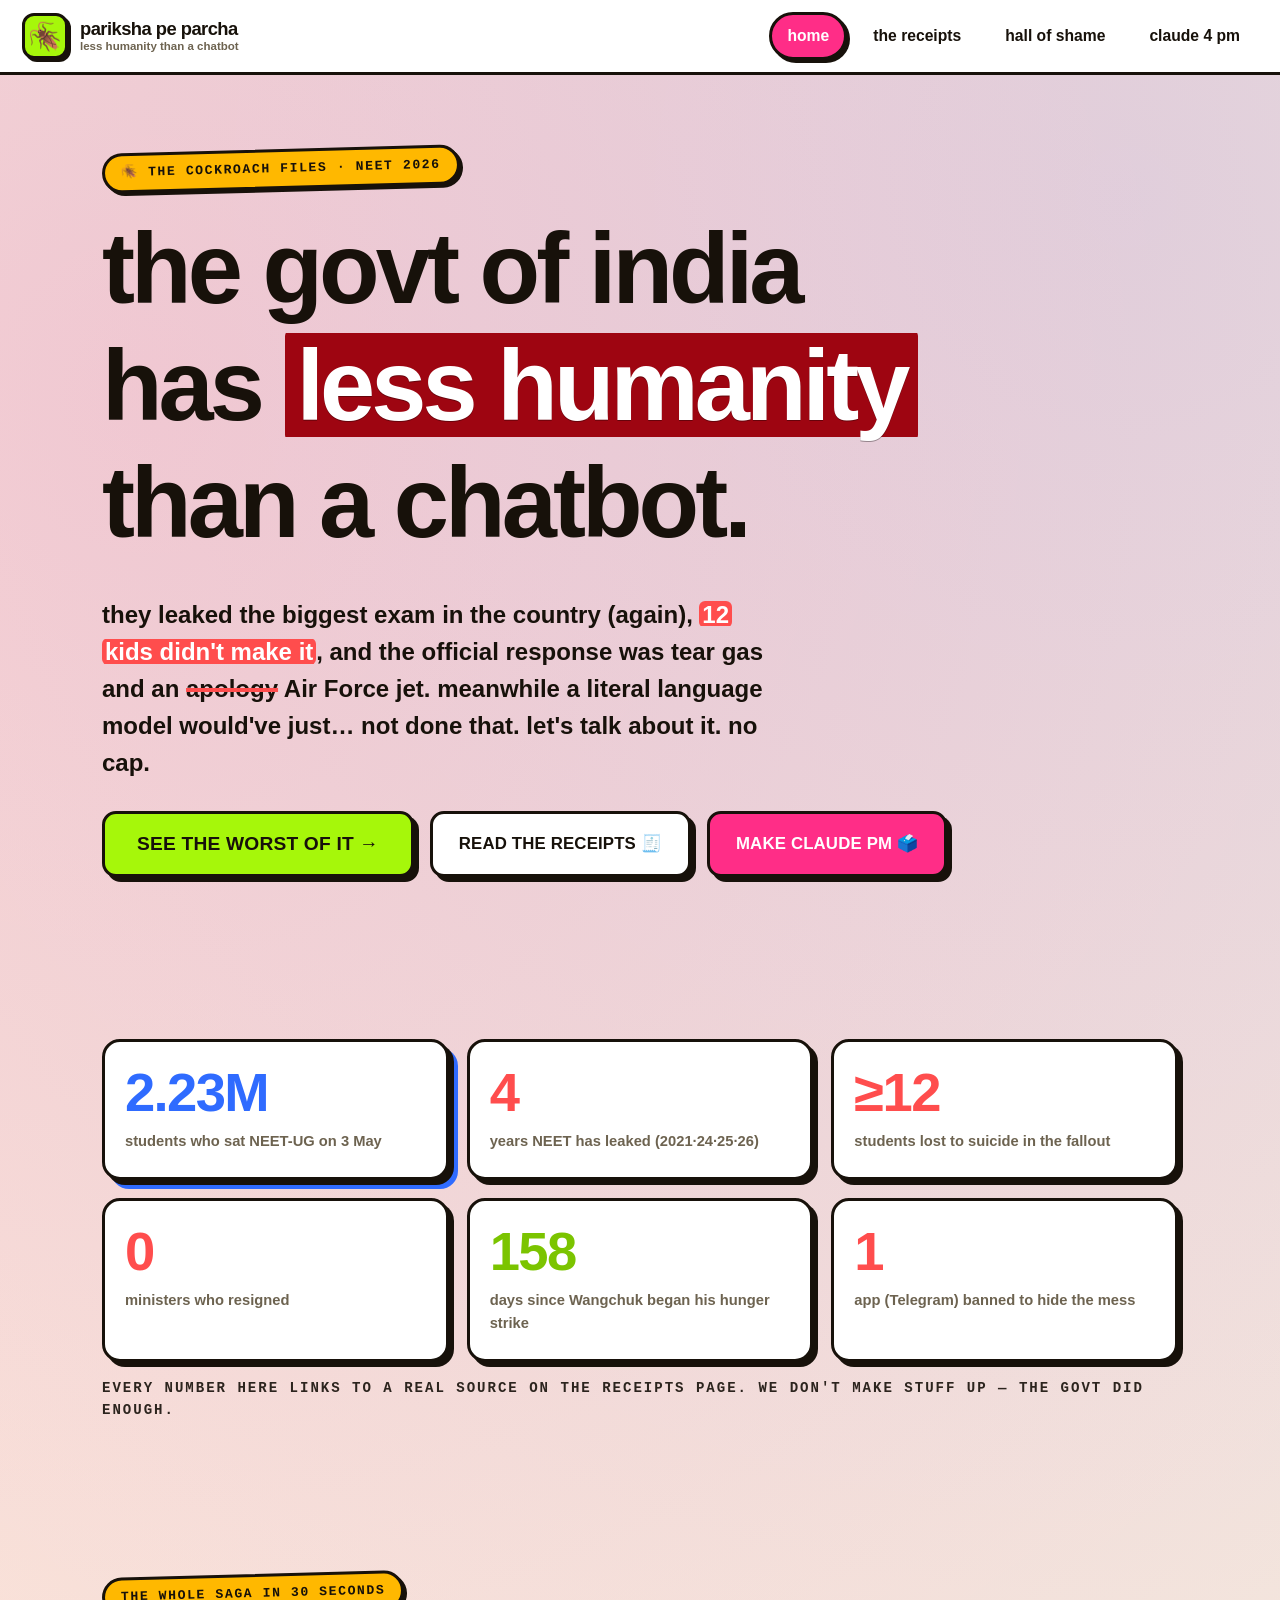
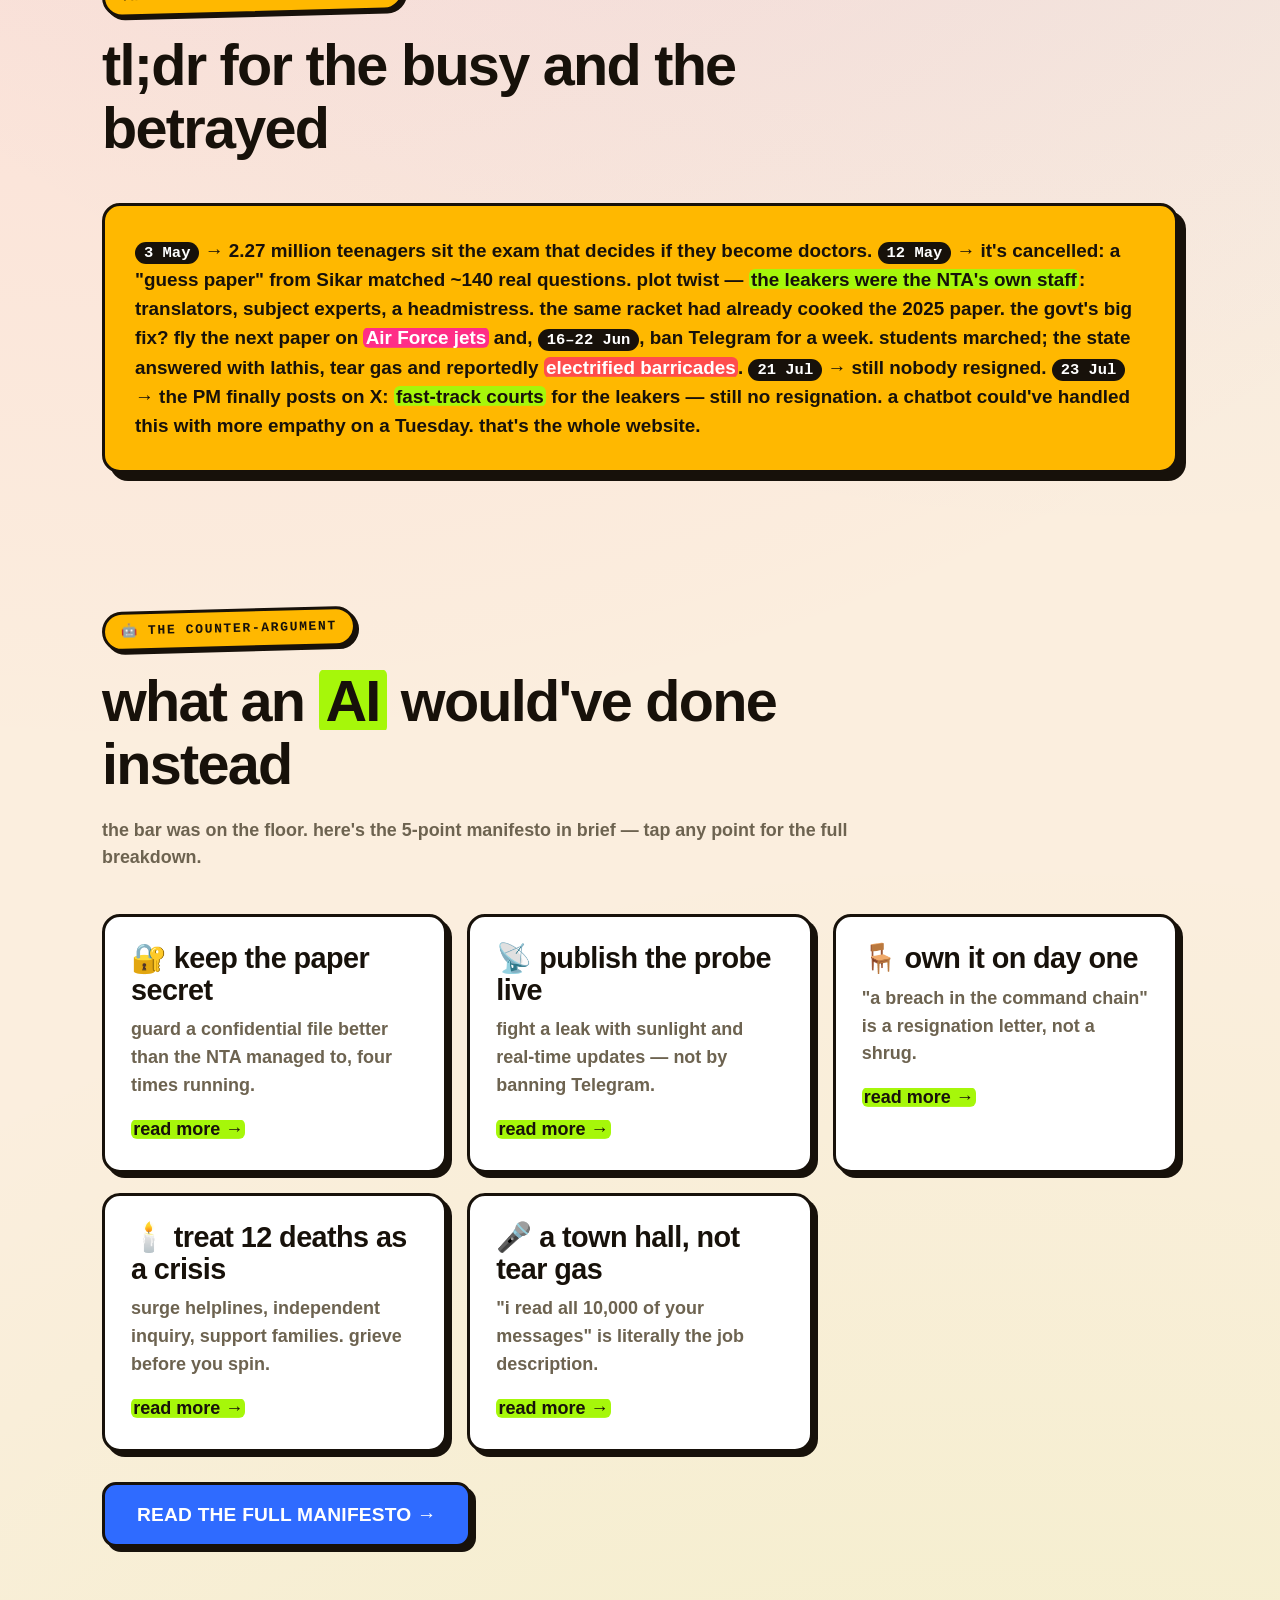
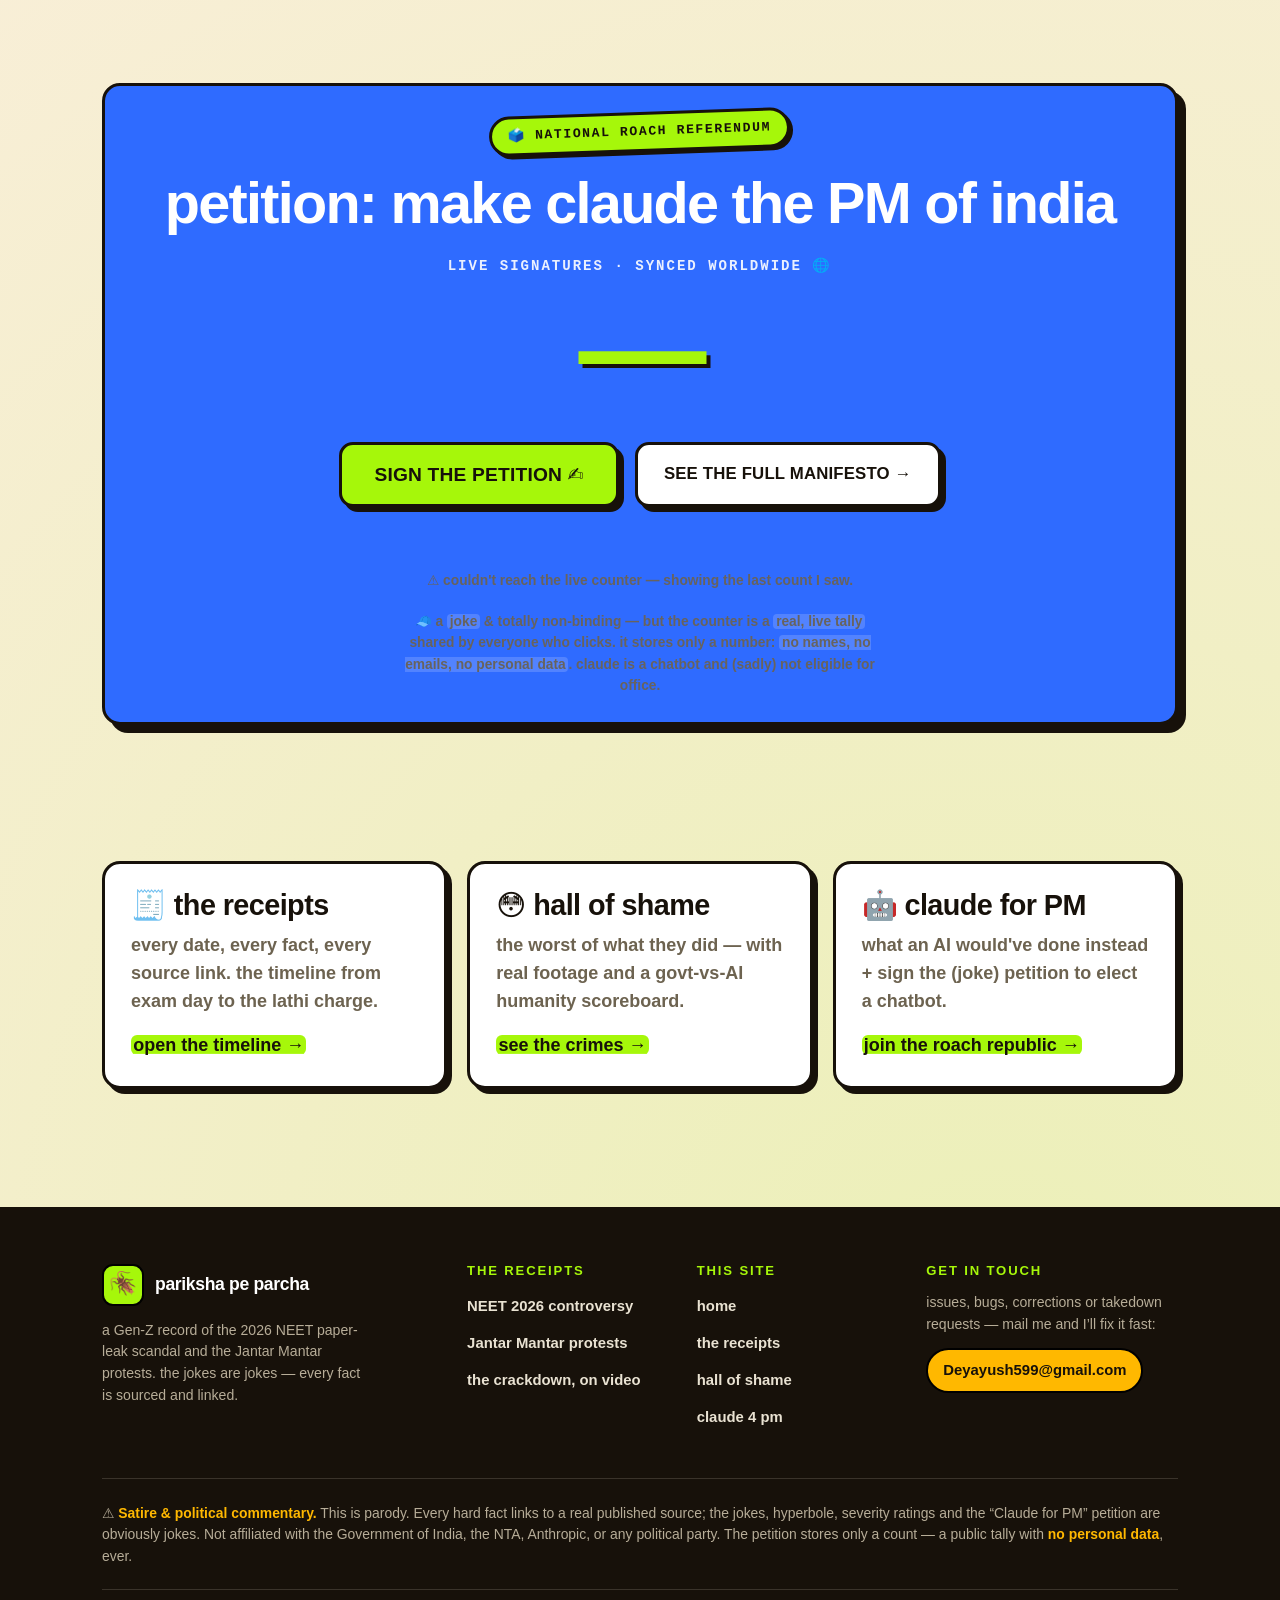
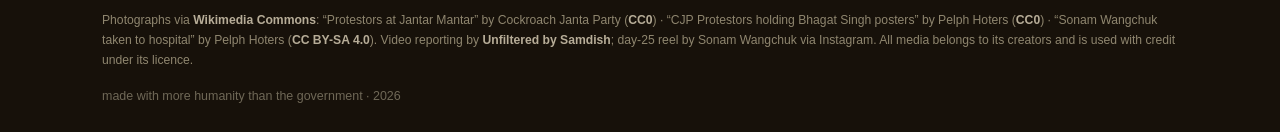
==== index.html @ 16d6891a "replace AI illustrations with real CC-licensed protest photos; rebuild footer - remove all AI-genera" ====
<!DOCTYPE html>
<html lang="en">
<head>
  <meta charset="UTF-8" />
  <meta name="viewport" content="width=device-width, initial-scale=1" />
  <meta http-equiv="Content-Security-Policy" content="default-src 'self'; script-src 'self'; style-src 'self' 'unsafe-inline'; img-src 'self' data: https://i.ytimg.com; frame-src https://www.youtube-nocookie.com https://www.youtube.com; connect-src https://abacus.jasoncameron.dev; font-src 'self'; base-uri 'self'; form-action 'self'; object-src 'none'" />
  <meta name="referrer" content="strict-origin-when-cross-origin" />
  <title>pariksha pe parcha 🪳 — the NEET 2026 roast</title>
  <meta name="description" content="A Gen-Z satire receipt-drop on how the Government of India handled the 2026 NEET paper-leak scandal. Real sources, harsh jokes." />
  <link rel="stylesheet" href="css/style.css" />
  <link rel="icon" href="data:image/svg+xml,<svg xmlns='http://www.w3.org/2000/svg' viewBox='0 0 100 100'><text y='.9em' font-size='90'>🪳</text></svg>" />
</head>
<body>
  <a class="skip" href="#main">skip to content</a>

  <!-- ===== NAV (duplicated across pages) ===== -->
  <header class="nav">
    <a class="brand" href="index.html">
      <span class="roach" data-roach-trigger title="do not click. or do.">🪳</span>
      <span><b>pariksha pe parcha</b><br><small>less humanity than a chatbot</small></span>
    </a>
    <button class="burger" aria-label="Toggle menu" aria-expanded="false" aria-controls="navlinks">
      <span></span><span></span><span></span>
    </button>
    <nav id="navlinks" class="navlinks" aria-label="Primary">
      <a href="index.html" aria-current="page">home</a>
      <a href="timeline.html">the receipts</a>
      <a href="crimes.html">hall of shame</a>
      <a href="claude-pm.html">claude 4 pm</a>
    </nav>
  </header>

  <main id="main">
    <!-- ===== HERO ===== -->
    <section class="hero">
      <div class="wrap">
        <span class="eyebrow">🪳 the cockroach files · NEET 2026</span>
        <h1>the govt of india has <span class="hl-blood">less humanity</span> than a chatbot.</h1>
        <p class="lede">
          they leaked the biggest exam in the country (again), <span class="hl-red">12 kids didn't make it</span>,
          and the official response was tear gas and an <span class="strike">apology</span> Air Force jet.
          meanwhile a literal language model would've just… not done that. let's talk about it. no cap.
        </p>
        <div class="btn-row">
          <a class="btn" href="crimes.html">see the worst of it →</a>
          <a class="btn ghost" href="timeline.html">read the receipts 🧾</a>
          <a class="btn pink" href="claude-pm.html">make claude PM 🗳️</a>
        </div>
      </div>
    </section>

    <!-- ===== STAT COUNTERS ===== -->
    <section aria-label="The numbers">
      <div class="wrap">
        <div class="stats">
          <div class="stat big">
            <div class="num" data-to="2.27" data-decimals="2" data-suffix="M">0</div>
            <div class="lbl">students who sat NEET-UG on 3 May</div>
          </div>
          <div class="stat bad">
            <div class="num" data-to="4">0</div>
            <div class="lbl">years NEET has leaked (2021·24·25·26)</div>
          </div>
          <div class="stat bad">
            <div class="num" data-to="12" data-prefix="≥">0</div>
            <div class="lbl">students lost to suicide in the fallout</div>
          </div>
          <div class="stat bad">
            <div class="num" data-to="0">0</div>
            <div class="lbl">ministers who resigned</div>
          </div>
          <div class="stat big">
            <div class="num" data-since="2026-06-28" data-to="0">0</div>
            <div class="lbl">days since Wangchuk began his hunger strike</div>
          </div>
          <div class="stat bad">
            <div class="num" data-to="1">0</div>
            <div class="lbl">app (Telegram) banned to hide the mess</div>
          </div>
        </div>
        <p class="counter-lbl" style="margin-top:16px">every number here links to a real source on the receipts page. we don't make stuff up — the govt did enough.</p>
      </div>
    </section>

    <!-- ===== TL;DR ===== -->
    <section aria-label="Summary">
      <div class="wrap">
        <div class="section-head">
          <span class="eyebrow">the whole saga in 30 seconds</span>
          <h2>tl;dr for the busy and the betrayed</h2>
        </div>
        <div class="tldr">
          <p>
            <span class="d">3 May</span> → 2.27 million teenagers sit the exam that decides if they become doctors.
            <span class="d">12 May</span> → it's cancelled: a "guess paper" from Sikar matched ~140 real questions.
            plot twist — <b class="hl">the leakers were the NTA's own staff</b>: translators, subject experts, a headmistress.
            the same racket had already cooked the 2025 paper. the govt's big fix? fly the next paper on
            <b class="hl-pink">Air Force jets</b> and, <span class="d">16–22 Jun</span>, ban Telegram for a week.
            students marched; the state answered with lathis, tear gas and reportedly
            <b class="hl-red">electrified barricades</b>. <span class="d">21 Jul</span> → still nobody resigned.
            <span class="d">23 Jul</span> → the PM finally posts on X: <b class="hl">fast-track courts</b> for the leakers — still no resignation.
            a chatbot could've handled this with more empathy on a Tuesday. that's the whole website.
          </p>
        </div>
      </div>
    </section>

    <!-- ===== MANIFESTO INSIGHTS (preview) ===== -->
    <section aria-label="What Claude would have done">
      <div class="wrap">
        <div class="section-head">
          <span class="eyebrow">🤖 the counter-argument</span>
          <h2>what an <span class="hl">AI</span> would've done instead</h2>
          <p>the bar was on the floor. here's the 5-point manifesto in brief — tap any point for the full breakdown.</p>
        </div>
        <div class="grid cols-3">
          <a class="card" href="claude-pm.html">
            <h3>🔐 keep the paper secret</h3>
            <p>guard a confidential file better than the NTA managed to, four times running.</p>
            <span class="hl">read more →</span>
          </a>
          <a class="card" href="claude-pm.html">
            <h3>📡 publish the probe live</h3>
            <p>fight a leak with sunlight and real-time updates — not by banning Telegram.</p>
            <span class="hl">read more →</span>
          </a>
          <a class="card" href="claude-pm.html">
            <h3>🪑 own it on day one</h3>
            <p>"a breach in the command chain" is a resignation letter, not a shrug.</p>
            <span class="hl">read more →</span>
          </a>
          <a class="card" href="claude-pm.html">
            <h3>🕯️ treat 12 deaths as a crisis</h3>
            <p>surge helplines, independent inquiry, support families. grieve before you spin.</p>
            <span class="hl">read more →</span>
          </a>
          <a class="card" href="claude-pm.html">
            <h3>🎤 a town hall, not tear gas</h3>
            <p>"i read all 10,000 of your messages" is literally the job description.</p>
            <span class="hl">read more →</span>
          </a>
        </div>
        <div class="btn-row">
          <a class="btn blue" href="claude-pm.html">read the full manifesto →</a>
        </div>
      </div>
    </section>

    <!-- ===== PETITION (live, homepage) ===== -->
    <section aria-label="Petition">
      <div class="wrap">
        <div class="card petition">
          <span class="eyebrow">🗳️ national roach referendum</span>
          <h2>petition: make claude the PM of india</h2>
          <div class="counter-lbl">live signatures · synced worldwide 🌐</div>
          <div class="counter" id="counter" aria-live="polite">…</div>
          <div class="btn-row" style="justify-content:center">
            <button class="btn" id="sign-btn">sign the petition ✍️</button>
            <a class="btn ghost" href="claude-pm.html">see the full manifesto →</a>
          </div>
          <p class="you-are" id="you-are" aria-live="polite"></p>
          <p id="petition-status" class="joke-note" role="status"></p>
          <p class="joke-note">🧢 a <b>joke</b> &amp; totally non-binding — but the counter is a <b>real, live tally</b> shared by everyone who clicks. it stores only a number: <b>no names, no emails, no personal data</b>. claude is a chatbot and (sadly) not eligible for office.</p>
        </div>
      </div>
    </section>

    <!-- ===== WHERE TO NEXT ===== -->
    <section aria-label="Explore">
      <div class="wrap">
        <div class="grid cols-3">
          <a class="card" href="timeline.html" style="text-decoration:none;color:inherit">
            <h3>🧾 the receipts</h3>
            <p>every date, every fact, every source link. the timeline from exam day to the lathi charge.</p>
            <span class="hl">open the timeline →</span>
          </a>
          <a class="card" href="crimes.html" style="text-decoration:none;color:inherit">
            <h3>😳 hall of shame</h3>
            <p>the worst of what they did — with real footage and a govt-vs-AI humanity scoreboard.</p>
            <span class="hl">see the crimes →</span>
          </a>
          <a class="card" href="claude-pm.html" style="text-decoration:none;color:inherit">
            <h3>🤖 claude for PM</h3>
            <p>what an AI would've done instead + sign the (joke) petition to elect a chatbot.</p>
            <span class="hl">join the roach republic →</span>
          </a>
        </div>
      </div>
    </section>
  </main>

  <!-- ===== FOOTER (duplicated across pages) ===== -->
  <footer class="footer">
    <div class="wrap">
      <div class="foot-grid">
        <div class="foot-col foot-brand">
          <div class="foot-logo"><span class="roach">🪳</span><b>pariksha pe parcha</b></div>
          <p>a Gen-Z record of the 2026 NEET paper-leak scandal and the Jantar Mantar protests. the jokes are jokes — every fact is sourced and linked.</p>
        </div>
        <div class="foot-col">
          <h4>the receipts</h4>
          <ul>
            <li><a href="https://en.wikipedia.org/wiki/2026_NEET_controversy" target="_blank" rel="noopener">NEET 2026 controversy</a></li>
            <li><a href="https://en.wikipedia.org/wiki/2026_Delhi_Jantar_Mantar_protests" target="_blank" rel="noopener">Jantar Mantar protests</a></li>
            <li><a href="https://www.ibtimes.co.uk/indian-police-crackdown-student-protests-neet-ug-paper-leak-1809764" target="_blank" rel="noopener">the crackdown, on video</a></li>
          </ul>
        </div>
        <div class="foot-col">
          <h4>this site</h4>
          <ul>
            <li><a href="index.html">home</a></li>
            <li><a href="timeline.html">the receipts</a></li>
            <li><a href="crimes.html">hall of shame</a></li>
            <li><a href="claude-pm.html">claude 4 pm</a></li>
          </ul>
        </div>
        <div class="foot-col">
          <h4>get in touch</h4>
          <p>issues, bugs, corrections or takedown requests — mail me and I’ll fix it fast:</p>
          <a class="foot-mail" href="mailto:Deyayush599@gmail.com">Deyayush599@gmail.com</a>
        </div>
      </div>

      <p class="disclaimer">
        ⚠️ <b>Satire &amp; political commentary.</b> This is parody. Every hard fact links to a real
        published source; the jokes, hyperbole, severity ratings and the “Claude for PM” petition are
        obviously jokes. Not affiliated with the Government of India, the NTA, Anthropic, or any political
        party. The petition stores only a count — a public tally with <b>no personal data</b>, ever.
      </p>

      <div class="foot-bottom">
        <p class="credits">
          Photographs via <a href="https://commons.wikimedia.org/" target="_blank" rel="noopener">Wikimedia Commons</a>:
          “Protestors at Jantar Mantar” by Cockroach Janta Party (<a href="https://creativecommons.org/publicdomain/zero/1.0/deed.en" target="_blank" rel="noopener">CC0</a>) ·
          “CJP Protestors holding Bhagat Singh posters” by Pelph Hoters (<a href="https://creativecommons.org/publicdomain/zero/1.0/deed.en" target="_blank" rel="noopener">CC0</a>) ·
          “Sonam Wangchuk taken to hospital” by Pelph Hoters (<a href="https://creativecommons.org/licenses/by-sa/4.0" target="_blank" rel="noopener">CC BY-SA 4.0</a>).
          Video reporting by <a href="https://www.youtube.com/@UNFILTEREDbySamdish" target="_blank" rel="noopener">Unfiltered by Samdish</a>;
          day-25 reel by Sonam Wangchuk via Instagram. All media belongs to its creators and is used with credit under its licence.
        </p>
        <p class="madeby">made with more humanity than the government · 2026</p>
      </div>
    </div>
  </footer>

  <script src="js/main.js"></script>
  <script src="js/petition.js"></script>
</body>
</html>
---- css/style.css ----
/* ===========================================================================
   "pariksha pe parcha" — NEO-BRUTALIST POP theme
   Bright, chunky, flashy. Hard offset shadows, thick borders, pressable UX,
   loud color, strict type hierarchy. Mobile-first. No external assets.
   NB: SVG illustrations reference --lime/--pink/--red/--amber — keep them vivid.
   =========================================================================== */

:root {
  /* surfaces */
  --bg:      #fbeede;     /* warm cream canvas */
  --bg-soft: #fff7ea;
  --paper:   #ffffff;     /* card surface */
  --ink:     #17110a;     /* near-black — text + borders */
  --muted:   #6d6350;     /* muted warm grey (page text only) */
  --line:    #17110a;

  /* pop accents (also used inside inline SVGs) */
  --lime:    #a6f70a;
  --lime-dim:#7bc400;
  --pink:    #ff2d87;
  --red:     #ff4d4d;
  --amber:   #ffb800;
  --blue:    #2f6bff;
  --purple:  #8b3dff;
  --cyan:    #00d6bd;
  --blood:   #9e0511;   /* bloodbath red — hero accent for Jantar Mantar */

  /* legacy names kept so nothing references undefined vars */
  --bg-2:    #ffffff;
  --bg-3:    #f3ead6;

  /* brutalist hard shadows */
  --sh-sm: 3px 3px 0 var(--ink);
  --sh:    5px 5px 0 var(--ink);
  --sh-lg: 8px 8px 0 var(--ink);

  --radius: 18px;
  --maxw: 1120px;
  --bw: 3px;                 /* border weight */
  --mono: ui-monospace, "SFMono-Regular", "Cascadia Code", Menlo, Consolas, monospace;
  --sans: "Helvetica Neue", Helvetica, Arial, system-ui, -apple-system, "Segoe UI", Roboto, sans-serif;
  --display: "Arial Black", "Helvetica Neue", Helvetica, Arial, system-ui, sans-serif;
}

* { box-sizing: border-box; }
html { -webkit-text-size-adjust: 100%; scroll-behavior: smooth; }

body {
  margin: 0;
  background: var(--bg);
  color: var(--ink);
  font-family: var(--sans);
  font-size: 18px;
  line-height: 1.55;
  overflow-x: hidden;
  -webkit-font-smoothing: antialiased;
  background-image:
    radial-gradient(circle at 12% 8%, color-mix(in srgb, var(--pink) 16%, transparent), transparent 42%),
    radial-gradient(circle at 88% 4%, color-mix(in srgb, var(--blue) 14%, transparent), transparent 40%),
    radial-gradient(circle at 78% 92%, color-mix(in srgb, var(--lime) 18%, transparent), transparent 45%);
}

img, svg { max-width: 100%; height: auto; }
a { color: var(--ink); text-decoration: none; font-weight: 700; }
a:hover { text-decoration: underline; text-decoration-thickness: 3px; }
:focus-visible { outline: 4px solid var(--blue); outline-offset: 3px; border-radius: 6px; }

.wrap { width: 100%; max-width: var(--maxw); margin-inline: auto; padding-inline: 22px; }

.skip { position: absolute; left: -999px; top: 0; z-index: 1000; background: var(--ink); color: #fff; padding: 12px 18px; font-weight: 900; border-radius: 0 0 12px 0; }
.skip:focus { left: 0; top: 0; }

/* ---------- TYPE HIERARCHY -------------------------------------------- */
h1, h2, h3, h4 { font-family: var(--display); line-height: 1.1; letter-spacing: -0.02em; margin: 0 0 .35em; text-transform: none; }
h1 { font-size: clamp(2.9rem, 9.5vw, 6.2rem); font-weight: 900; letter-spacing: -0.04em; }
h2 { font-size: clamp(2rem, 5.5vw, 3.6rem); font-weight: 900; letter-spacing: -0.03em; }
h3 { font-size: clamp(1.3rem, 3.2vw, 1.8rem); font-weight: 900; }
p  { margin: 0 0 1rem; }

.eyebrow {
  display: inline-block; font-family: var(--mono); font-size: .82rem; font-weight: 700;
  text-transform: uppercase; letter-spacing: .12em; color: var(--ink);
  background: var(--amber); border: var(--bw) solid var(--ink); border-radius: 999px;
  padding: 7px 16px; margin-bottom: 20px; box-shadow: var(--sh-sm); transform: rotate(-1.5deg);
}

/* highlighter-marker accents — background bounded to ~text height so it never
   bleeds onto the lines above/below, even with tight heading line-heights */
.hl, .hl-pink, .hl-red, .hl-blood {
  color: var(--ink); font-weight: 900; padding: 0 .12em; border-radius: 6px;
  background-repeat: no-repeat; background-position: 0 50%; background-size: 100% 1.05em;
  box-decoration-break: clone; -webkit-box-decoration-break: clone;
}
.hl { background-image: linear-gradient(var(--lime), var(--lime)); }
.hl-pink { background-image: linear-gradient(var(--pink), var(--pink)); color: #fff; }
.hl-red { background-image: linear-gradient(var(--red), var(--red)); color: #fff; }
.hl-blood { background-image: linear-gradient(var(--blood), var(--blood)); color: #fff; text-shadow: 0 1px 0 rgba(0,0,0,.35); }
.strike { text-decoration: line-through; text-decoration-color: var(--red); text-decoration-thickness: 4px; }

/* ---------- NAV ------------------------------------------------------- */
.nav {
  position: sticky; top: 0; z-index: 100;
  display: flex; align-items: center; justify-content: space-between; gap: 14px;
  padding: 12px 22px; background: var(--paper); border-bottom: var(--bw) solid var(--ink);
}
.brand { display: flex; align-items: center; gap: 12px; color: var(--ink); line-height: 1; }
.brand:hover { text-decoration: none; }
.brand .roach {
  font-size: 1.7rem; display: inline-grid; place-items: center; width: 46px; height: 46px;
  background: var(--lime); border: var(--bw) solid var(--ink); border-radius: 12px;
  box-shadow: var(--sh-sm); cursor: pointer; transition: transform .12s;
}
.brand .roach:hover { transform: rotate(-8deg) scale(1.08); }
.brand b { font-family: var(--display); font-size: 1.15rem; font-weight: 900; letter-spacing: -0.03em; }
.brand small { display: block; font-size: .72rem; color: var(--muted); font-weight: 700; margin-top: 2px; }

.navlinks { display: flex; gap: 8px; align-items: center; }
.navlinks a {
  color: var(--ink); font-weight: 800; font-size: .98rem; padding: 9px 15px; border-radius: 999px;
  border: var(--bw) solid transparent; transition: transform .1s;
}
.navlinks a:hover { text-decoration: none; border-color: var(--ink); background: var(--bg-soft); transform: translateY(-2px); }
.navlinks a[aria-current="page"] { background: var(--pink); color: #fff; border-color: var(--ink); box-shadow: var(--sh-sm); }

.burger {
  display: none; width: 50px; height: 50px; border: var(--bw) solid var(--ink); border-radius: 12px;
  background: var(--amber); cursor: pointer; padding: 0; flex-direction: column; gap: 5px;
  align-items: center; justify-content: center; box-shadow: var(--sh-sm);
}
.burger span { display: block; width: 24px; height: 3px; background: var(--ink); border-radius: 2px; }

@media (max-width: 820px) {
  .burger { display: flex; }
  .navlinks {
    position: fixed; inset: 76px 12px auto 12px; flex-direction: column; gap: 10px; align-items: stretch;
    background: var(--paper); border: var(--bw) solid var(--ink); border-radius: var(--radius);
    box-shadow: var(--sh-lg); padding: 12px; max-height: 0; overflow: hidden; opacity: 0;
    transition: max-height .28s ease, opacity .2s ease, padding .2s ease; padding-block: 0;
  }
  .navlinks.open { max-height: 380px; opacity: 1; padding-block: 12px; }
  .navlinks a { padding: 14px 18px; border: var(--bw) solid var(--ink); background: var(--bg-soft); text-align: center; }
  .navlinks a[aria-current="page"] { background: var(--pink); color: #fff; }
}

/* ---------- BUTTONS (chunky, pressable, sized by hierarchy) ----------- */
.btn {
  display: inline-flex; align-items: center; gap: 10px; cursor: pointer;
  font-family: var(--sans); font-weight: 900; font-size: 1.05rem; line-height: 1;
  padding: 17px 26px; border-radius: 14px; border: var(--bw) solid var(--ink);
  background: var(--lime); color: var(--ink); text-decoration: none;
  box-shadow: var(--sh); transition: transform .1s ease, box-shadow .1s ease, background .2s;
  min-height: 54px; text-transform: uppercase; letter-spacing: .01em;
}
.btn:hover { text-decoration: none; transform: translate(-2px, -2px); box-shadow: var(--sh-lg); }
.btn:active { transform: translate(3px, 3px); box-shadow: var(--sh-sm); }
.btn.ghost { background: var(--paper); }
.btn.pink  { background: var(--pink); color: #fff; }
.btn.blue  { background: var(--blue); color: #fff; }
.btn:disabled { opacity: .55; cursor: default; transform: none; box-shadow: var(--sh-sm); }

.btn-row { display: flex; flex-wrap: wrap; gap: 16px; margin-top: 30px; align-items: stretch; }
/* size hierarchy: the first CTA in a row is the loud primary */
.btn-row .btn:first-child { font-size: 1.2rem; padding: 20px 32px; min-height: 62px; }

/* ---------- SECTIONS -------------------------------------------------- */
section { padding: 68px 0; position: relative; }
.section-head { max-width: 780px; margin-bottom: 42px; }
.section-head p { color: var(--muted); font-size: 1.12rem; font-weight: 600; }

/* ---------- HERO ------------------------------------------------------ */
.hero { padding: 74px 0 46px; }
.hero h1 { text-wrap: balance; line-height: 1.18; }
.hero .lede { font-size: clamp(1.1rem, 2.6vw, 1.5rem); color: var(--ink); max-width: 680px; margin-top: 12px; font-weight: 600; }
.tm { font-size: .5em; vertical-align: super; color: var(--muted); }

/* ---------- STAT COUNTERS (each a colored sticker) -------------------- */
.stats { display: grid; grid-template-columns: repeat(3, 1fr); gap: 18px; margin-top: 48px; }
.stat {
  background: var(--paper); border: var(--bw) solid var(--ink); border-radius: var(--radius);
  padding: 24px 20px; box-shadow: var(--sh); transition: transform .12s, box-shadow .12s;
}
.stat:hover { transform: translate(-3px, -3px); box-shadow: var(--sh-lg); }
.stat .num { font-family: var(--display); font-size: clamp(2.2rem, 6.5vw, 3.4rem); font-weight: 900; line-height: 1; font-variant-numeric: tabular-nums; letter-spacing: -0.03em; }
.stat .lbl { color: var(--muted); font-size: .92rem; margin-top: 10px; font-weight: 700; }
.stats .stat:nth-child(1) { box-shadow: var(--sh), 9px 9px 0 var(--blue); }
.stats .stat:nth-child(1) .num { color: var(--blue); }
.stats .stat:nth-child(2) .num,
.stats .stat:nth-child(3) .num,
.stats .stat:nth-child(4) .num,
.stats .stat:nth-child(6) .num { color: var(--red); }
.stats .stat:nth-child(5) .num { color: var(--lime-dim); }
@media (max-width: 640px) { .stats { grid-template-columns: repeat(2, 1fr); } }

/* ---------- CARD GRIDS ------------------------------------------------ */
.grid { display: grid; gap: 20px; }
.grid.cols-2 { grid-template-columns: repeat(2, 1fr); }
.grid.cols-3 { grid-template-columns: repeat(3, 1fr); }
@media (max-width: 820px) { .grid.cols-2, .grid.cols-3 { grid-template-columns: 1fr; } }

.card {
  background: var(--paper); border: var(--bw) solid var(--ink); border-radius: var(--radius);
  padding: 26px; box-shadow: var(--sh); transition: transform .12s, box-shadow .12s;
}
a.card, .card[href] { display: block; }
.card:hover { transform: translate(-3px, -3px); box-shadow: var(--sh-lg); }
.card h3 { margin-bottom: 10px; }
.card p { color: var(--muted); font-weight: 600; }

.tldr {
  background: var(--amber); border: var(--bw) solid var(--ink); border-radius: var(--radius);
  padding: 30px; box-shadow: var(--sh-lg);
}
.tldr p { margin: 0; font-size: 1.18rem; font-weight: 700; color: var(--ink); }
.tldr b:not([class]) { background: #fff; padding: 0 .15em; border-radius: 4px; }
/* date chips inside the tl;dr so the timeline reads clearly */
.tldr .d { font-family: var(--mono); font-weight: 800; background: var(--ink); color: #fff; padding: 2px 9px; border-radius: 999px; white-space: nowrap; font-size: .82em; }

/* ---------- CRIME CARDS ----------------------------------------------- */
.crime {
  position: relative; background: var(--paper); border: var(--bw) solid var(--ink);
  border-radius: var(--radius); padding: 28px; overflow: hidden; box-shadow: var(--sh);
  transition: transform .12s, box-shadow .12s;
}
.crime:hover { transform: translate(-3px, -3px); box-shadow: var(--sh-lg); }
.crime::before {
  content: attr(data-n); position: absolute; right: 10px; top: -22px;
  font-family: var(--display); font-size: 8rem; font-weight: 900; color: var(--bg-3);
  line-height: 1; z-index: 0; pointer-events: none;
}
.crime > * { position: relative; z-index: 1; }
.crime .roast { font-family: var(--display); font-size: 1.45rem; font-weight: 900; margin: 0 0 12px; line-height: 1.05; }
.crime p { color: var(--ink); font-weight: 600; }
.crime .fact {
  font-family: var(--mono); font-size: .92rem; color: var(--ink);
  background: var(--lime); border: var(--bw) solid var(--ink); border-radius: 12px;
  padding: 14px 16px; margin: 14px 0; font-weight: 600;
}
.crime .fact b { background: #fff; padding: 0 .15em; border-radius: 3px; }
.receipt-link {
  display: inline-block; font-family: var(--mono); font-size: .84rem; font-weight: 800;
  background: var(--ink); color: #fff; padding: 8px 14px; border-radius: 999px; margin-top: 6px;
}
.receipt-link:hover { background: var(--blue); text-decoration: none; }
.sev { display: flex; align-items: center; gap: 8px; margin-top: 14px; font-size: .86rem; color: var(--muted); font-weight: 700; }
.sev .dots { letter-spacing: 2px; color: var(--red); font-size: 1rem; }

/* ---------- TIMELINE (native <details>) ------------------------------- */
.timeline { list-style: none; margin: 0; padding: 0; position: relative; }
.timeline::before { content: ""; position: absolute; left: 19px; top: 10px; bottom: 10px; width: 4px; background: var(--ink); border-radius: 2px; }
.tnode { position: relative; padding: 0 0 22px 56px; }
.tnode::before {
  content: ""; position: absolute; left: 9px; top: 22px; width: 22px; height: 22px; border-radius: 50%;
  background: var(--lime); border: var(--bw) solid var(--ink); z-index: 1;
}
.tnode.bad::before { background: var(--red); }
.tnode details {
  background: var(--paper); border: var(--bw) solid var(--ink); border-radius: var(--radius);
  overflow: hidden; box-shadow: var(--sh); transition: transform .12s, box-shadow .12s;
}
.tnode details:hover { transform: translate(-2px, -2px); box-shadow: var(--sh-lg); }
.tnode summary { cursor: pointer; list-style: none; padding: 18px 20px; display: flex; gap: 14px; align-items: center; flex-wrap: wrap; }
.tnode summary::-webkit-details-marker { display: none; }
.tnode .date { font-family: var(--mono); font-size: .82rem; color: #fff; background: var(--ink); padding: 5px 12px; border-radius: 999px; font-weight: 800; white-space: nowrap; }
.tnode.bad .date { background: var(--red); }
.tnode .head { font-family: var(--display); font-weight: 900; font-size: 1.1rem; letter-spacing: -0.01em; }
.tnode .plus { margin-left: auto; color: var(--ink); font-family: var(--display); font-size: 1.5rem; transition: transform .2s; }
.tnode details[open] .plus { transform: rotate(45deg); }
.tnode .body { padding: 0 20px 20px; color: var(--muted); font-weight: 600; }
.tnode .body p { margin: 0 0 12px; }

/* ---------- HUMANITY SCOREBOARD --------------------------------------- */
.scoreboard { display: grid; gap: 22px; }
.meter-row .top { display: flex; justify-content: space-between; align-items: baseline; margin-bottom: 10px; }
.meter-row .who { font-family: var(--display); font-weight: 900; font-size: 1.2rem; }
.meter-row .pct { font-family: var(--display); font-weight: 900; font-size: 1.3rem; }
.bar { height: 30px; border-radius: 999px; background: var(--bg-3); border: var(--bw) solid var(--ink); overflow: hidden; }
.bar > span { display: block; height: 100%; width: 0; border-radius: 999px; transition: width 1.5s cubic-bezier(.2,.9,.2,1); }
.bar.govt > span { background: repeating-linear-gradient(45deg, var(--red), var(--red) 12px, #ff7a45 12px, #ff7a45 24px); }
.bar.ai   > span { background: repeating-linear-gradient(45deg, var(--lime-dim), var(--lime-dim) 12px, var(--lime) 12px, var(--lime) 24px); }

/* ---------- ILLUSTRATION FIGURES (framed dark posters) ---------------- */
figure.illus { margin: 0; background: var(--paper); border: var(--bw) solid var(--ink); border-radius: var(--radius); overflow: hidden; box-shadow: var(--sh); }
figure.illus img { display: block; width: 100%; height: auto; aspect-ratio: 3 / 2; object-fit: cover; background: #0d0d10; }
figure.illus figcaption { font-family: var(--mono); font-size: .8rem; color: var(--muted); padding: 12px 16px; border-top: var(--bw) solid var(--ink); font-weight: 600; background: var(--bg-soft); }
figure.illus figcaption .tag { color: var(--ink); background: var(--amber); border: 2px solid var(--ink); border-radius: 5px; padding: 1px 7px; font-size: .7rem; font-weight: 800; text-transform: uppercase; margin-right: 8px; }
figure.illus figcaption a { color: var(--blue); font-weight: 700; }

/* ---------- "SEE THE REAL FOOTAGE" CARDS ------------------------------ */
.evidence { display: grid; gap: 18px; grid-template-columns: repeat(2, 1fr); }
@media (max-width: 820px) { .evidence { grid-template-columns: 1fr; } }
.ev-card { display: block; background: var(--paper); border: var(--bw) solid var(--ink); border-radius: var(--radius); padding: 20px; color: var(--ink); box-shadow: var(--sh); transition: transform .12s, box-shadow .12s; }
.ev-card:hover { text-decoration: none; transform: translate(-3px, -3px); box-shadow: var(--sh-lg); }
.ev-card .kicker { font-family: var(--mono); font-size: .74rem; color: #fff; background: var(--pink); display: inline-block; padding: 3px 10px; border-radius: 999px; text-transform: uppercase; letter-spacing: .05em; font-weight: 800; }
.ev-card .t { font-family: var(--display); font-weight: 900; margin: 12px 0 8px; font-size: 1.1rem; line-height: 1.1; }
.ev-card .src { color: var(--muted); font-size: .84rem; font-family: var(--mono); font-weight: 600; }
.ev-card .go { color: var(--blue); font-weight: 900; font-size: .9rem; margin-top: 8px; display: inline-block; }

.photo-slot { border: var(--bw) dashed var(--ink); border-radius: var(--radius); padding: 34px; text-align: center; color: var(--muted); font-family: var(--mono); font-size: .88rem; background: var(--bg-soft); font-weight: 600; }
.photo-slot code { background: var(--ink); color: #fff; padding: 2px 6px; border-radius: 5px; }

/* ---------- YOUTUBE EMBEDS (playable, responsive 16:9) ---------------- */
.embed-grid { display: grid; gap: 22px; grid-template-columns: repeat(2, 1fr); align-items: start; }
@media (max-width: 820px) { .embed-grid { grid-template-columns: 1fr; } }
.embed-card { background: var(--paper); border: var(--bw) solid var(--ink); border-radius: var(--radius); box-shadow: var(--sh); overflow: hidden; transition: transform .12s, box-shadow .12s; }
.embed-card:hover { transform: translate(-3px, -3px); box-shadow: var(--sh-lg); }
.embed { position: relative; display: block; width: 100%; aspect-ratio: 16 / 9; padding: 0; margin: 0; background: #000; border: 0; border-bottom: var(--bw) solid var(--ink); cursor: pointer; overflow: hidden; }
.embed .embed-thumb { position: absolute; inset: 0; width: 100%; height: 100%; object-fit: cover; display: block; }
.embed .embed-play { position: absolute; inset: 0; margin: auto; width: 76px; height: 76px; display: grid; place-items: center; background: var(--red); color: #fff; border: var(--bw) solid #fff; border-radius: 50%; font-size: 1.7rem; box-shadow: var(--sh); transition: transform .12s; padding-left: 5px; }
.embed:hover .embed-play, .embed:focus-visible .embed-play { transform: scale(1.1); }
.embed iframe { position: absolute; inset: 0; width: 100%; height: 100%; border: 0; }
.embed-meta { padding: 16px 18px; }
.embed-meta .ch { font-family: var(--mono); font-size: .74rem; font-weight: 800; text-transform: uppercase; letter-spacing: .05em; color: #fff; background: var(--red); display: inline-block; padding: 3px 11px; border-radius: 999px; }
.embed-meta .vt { font-family: var(--display); font-weight: 900; font-size: 1.05rem; line-height: 1.14; margin: 12px 0 8px; }
.embed-meta a.yt { font-family: var(--mono); font-size: .82rem; font-weight: 800; color: var(--blue); }

/* ---------- INSTAGRAM REEL EMBED (portrait, centered) ----------------- */
.reel-wrap { display: flex; flex-direction: column; align-items: center; gap: 18px; }
.reel-frame { width: 100%; max-width: 380px; background: var(--paper); border: var(--bw) solid var(--ink); border-radius: var(--radius); box-shadow: var(--sh); overflow: hidden; }
.reel-frame iframe { display: block; width: 100%; height: 640px; border: 0; background: #000; }

/* ---------- PETITION -------------------------------------------------- */
.petition { text-align: center; }
.card.petition { background: var(--blue); color: #fff; box-shadow: var(--sh-lg); }
.card.petition .eyebrow { background: var(--lime); transform: rotate(-2deg); }
.card.petition h2 { color: #fff; }
.counter {
  font-family: var(--display); font-size: clamp(3.4rem, 15vw, 8rem); font-weight: 900; color: var(--lime);
  line-height: 1; font-variant-numeric: tabular-nums; letter-spacing: -0.04em;
  text-shadow: 4px 4px 0 var(--ink); margin: 6px 0;
}
.counter-lbl { color: inherit; font-family: var(--mono); text-transform: uppercase; letter-spacing: .14em; font-size: .88rem; font-weight: 700; opacity: .9; }
.you-are { min-height: 1.4em; margin-top: 16px; font-family: var(--display); font-weight: 900; font-size: 1.2rem; color: var(--amber); }
.joke-note { color: inherit; font-size: .86rem; max-width: 480px; margin: 20px auto 0; font-weight: 600; opacity: .92; }
.card.petition .joke-note b { background: rgba(255,255,255,.18); padding: 0 .2em; border-radius: 4px; }

/* ---------- MANIFESTO ------------------------------------------------- */
.manifesto { display: grid; gap: 18px; }
.promise {
  display: grid; grid-template-columns: auto 1fr; gap: 18px; align-items: start;
  background: var(--paper); border: var(--bw) solid var(--ink); border-radius: var(--radius);
  padding: 22px 24px; box-shadow: var(--sh); transition: transform .12s, box-shadow .12s;
}
.promise:hover { transform: translate(-3px, -3px); box-shadow: var(--sh-lg); }
.promise .k { font-size: 2rem; line-height: 1; background: var(--lime); border: var(--bw) solid var(--ink); border-radius: 12px; width: 60px; height: 60px; display: grid; place-items: center; }
.promise h3 { margin-bottom: 6px; }
.promise .g { color: var(--muted); font-size: .98rem; margin: 4px 0 0; font-weight: 600; }
.promise .g b { background: var(--lime); padding: 0 .15em; border-radius: 3px; color: var(--ink); }

/* ---------- CONFETTI + EASTER-EGG ROACHES ----------------------------- */
.confetti-piece { position: fixed; top: -30px; z-index: 9999; font-size: 1.6rem; pointer-events: none; animation: fall linear forwards; }
@keyframes fall { to { transform: translateY(112vh) rotate(720deg); opacity: .2; } }
.egg-roach { position: fixed; bottom: 8px; z-index: 9998; font-size: 1.9rem; pointer-events: none; animation: scuttle linear forwards; }
@keyframes scuttle { from { left: -40px; } to { left: 110vw; } }

/* ---------- SCROLL REVEAL --------------------------------------------- */
.reveal { opacity: 0; transform: translateY(28px); transition: opacity .5s ease, transform .5s cubic-bezier(.2,.8,.2,1); }
.reveal.in { opacity: 1; transform: none; }

/* ---------- FOOTER (bold dark anchor, multi-column) ------------------- */
.footer { border-top: var(--bw) solid var(--ink); background: var(--ink); color: #e9e2d2; padding: 54px 0 26px; margin-top: 50px; }
.footer a { color: var(--lime); }

.foot-grid { display: grid; grid-template-columns: 1.7fr 1fr 1fr 1.3fr; gap: 36px; }
@media (max-width: 900px) { .foot-grid { grid-template-columns: 1fr 1fr; gap: 30px; } }
@media (max-width: 540px) { .foot-grid { grid-template-columns: 1fr; gap: 26px; } }

.foot-logo { display: flex; align-items: center; gap: 11px; margin-bottom: 14px; }
.foot-logo .roach { font-size: 1.4rem; background: var(--lime); border: 2px solid #000; border-radius: 11px; width: 42px; height: 42px; display: grid; place-items: center; }
.foot-logo b { font-family: var(--display); font-size: 1.1rem; color: #fff; letter-spacing: -0.02em; }
.foot-brand p { color: #b7ad98; font-size: .92rem; font-weight: 500; max-width: 34ch; }

.foot-col h4 { font-family: var(--display); font-size: .82rem; text-transform: uppercase; letter-spacing: .14em; color: var(--lime); margin: 0 0 14px; }
.foot-col ul { list-style: none; margin: 0; padding: 0; }
.foot-col li { margin-bottom: 9px; }
.foot-col a { color: #e9e2d2; font-weight: 600; font-size: .93rem; }
.foot-col a:hover { color: var(--lime); }
.foot-col p { color: #b7ad98; font-size: .88rem; font-weight: 500; margin-bottom: 12px; }

.foot-mail { display: inline-block; background: var(--amber); color: var(--ink) !important; font-weight: 800; padding: 9px 15px; border-radius: 999px; font-size: .88rem; border: 2px solid #000; }
.foot-mail:hover { text-decoration: none; background: #fff; color: var(--ink) !important; }

.footer .disclaimer { color: #b7ad98; font-size: .87rem; font-weight: 500; border-top: 1px solid #3a332a; margin-top: 38px; padding-top: 24px; }
.footer .disclaimer b { color: var(--amber); }

.foot-bottom { border-top: 1px solid #3a332a; margin-top: 22px; padding-top: 20px; }
.footer .credits { color: #8f866f; font-size: .76rem; line-height: 1.65; font-weight: 500; }
.footer .credits a { color: #b7ad98; font-weight: 600; }
.footer .credits a:hover { color: var(--lime); }
.footer .madeby { color: #6f6857; font-size: .78rem; margin: 14px 0 0; font-weight: 500; }

/* ---------- MOTION / A11Y --------------------------------------------- */
@media (prefers-reduced-motion: reduce) {
  html { scroll-behavior: auto; }
  *, *::before, *::after { animation-duration: .001ms !important; animation-iteration-count: 1 !important; transition-duration: .001ms !important; }
  .bar > span { transition: none; }
  .reveal { opacity: 1; transform: none; }
}
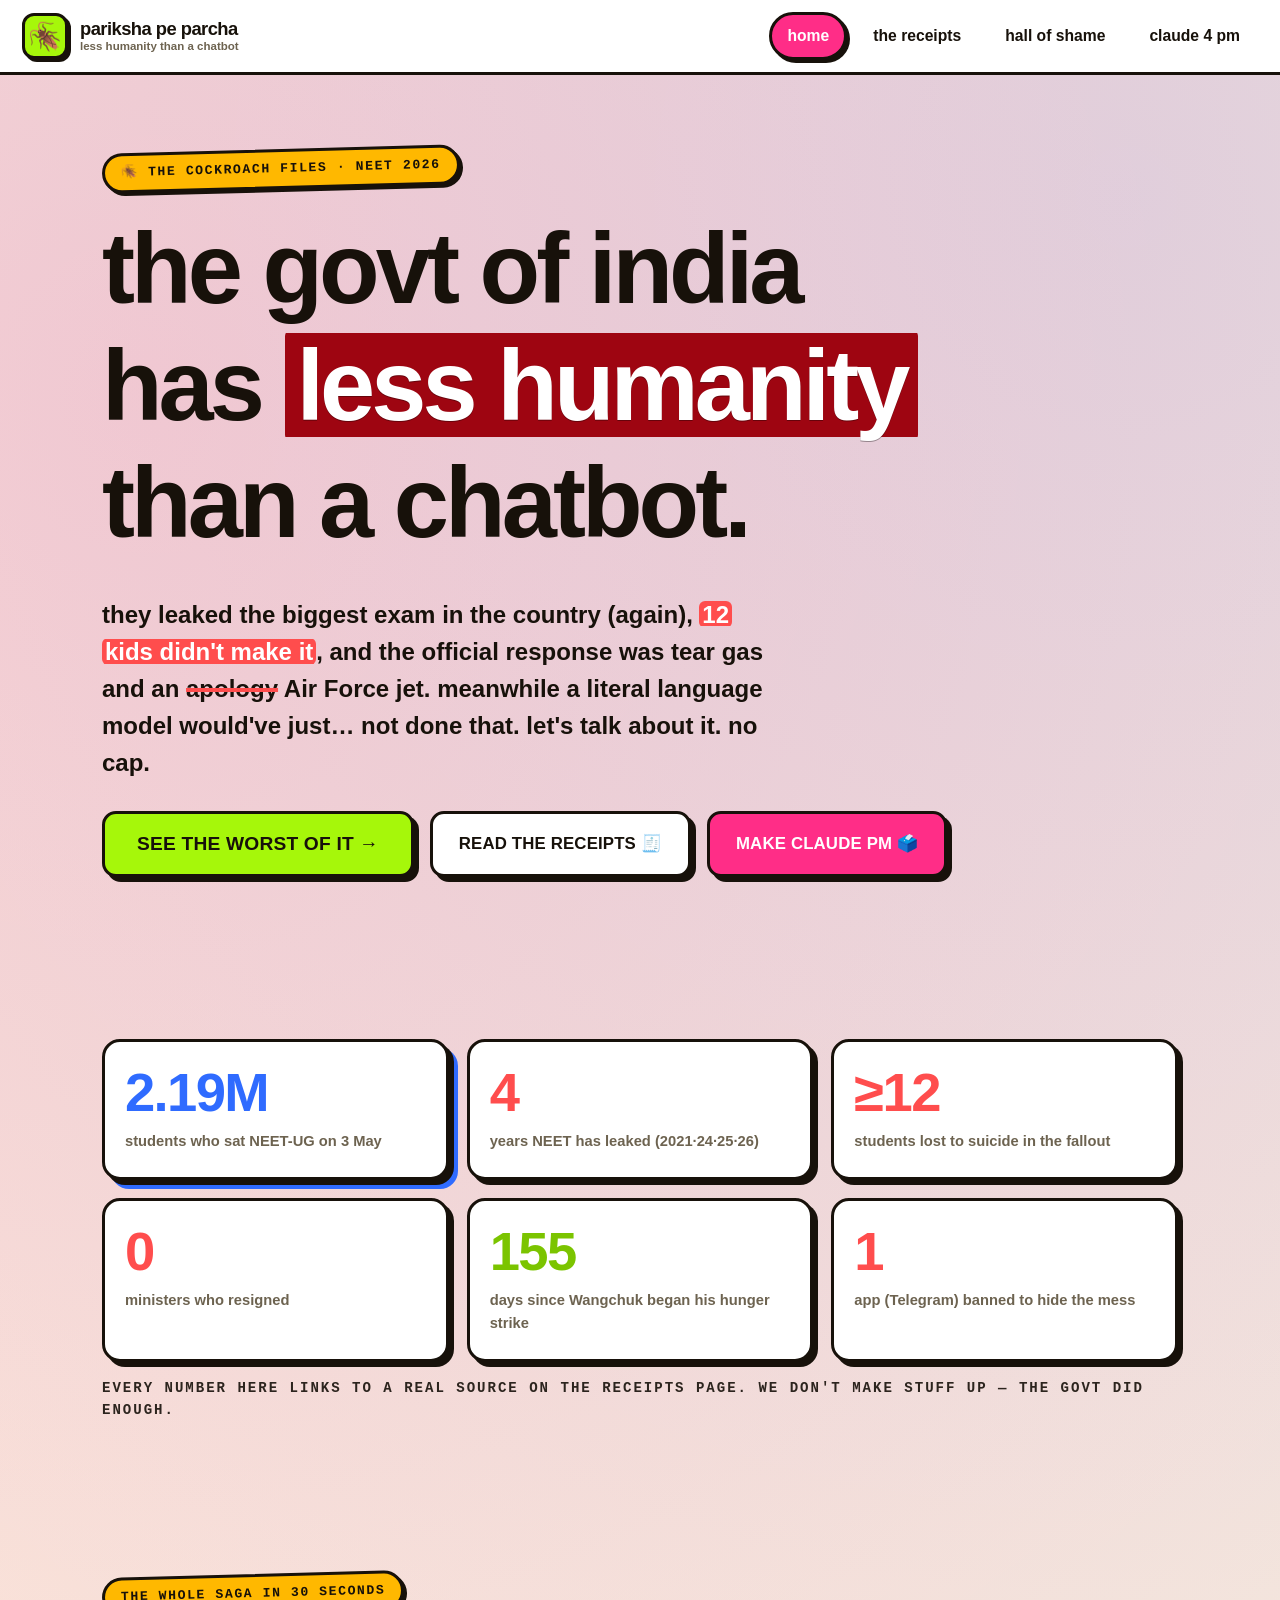
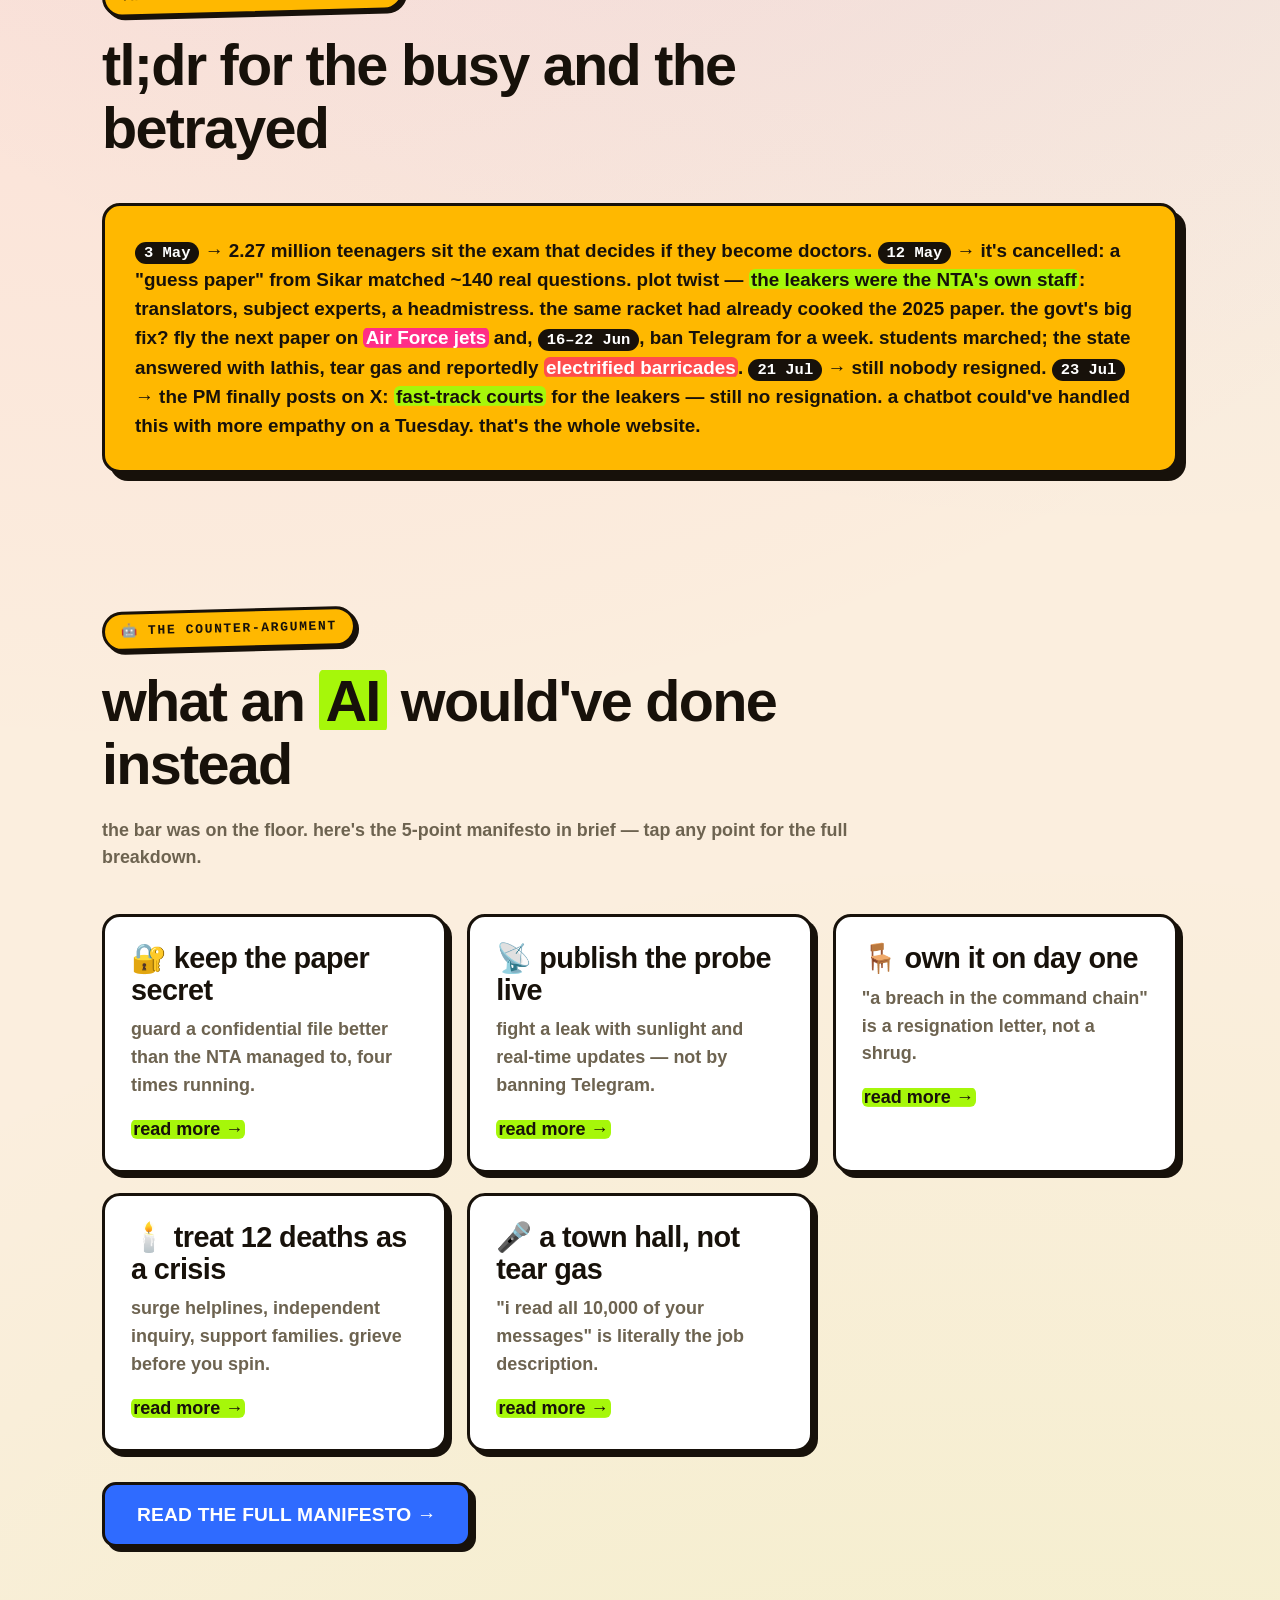
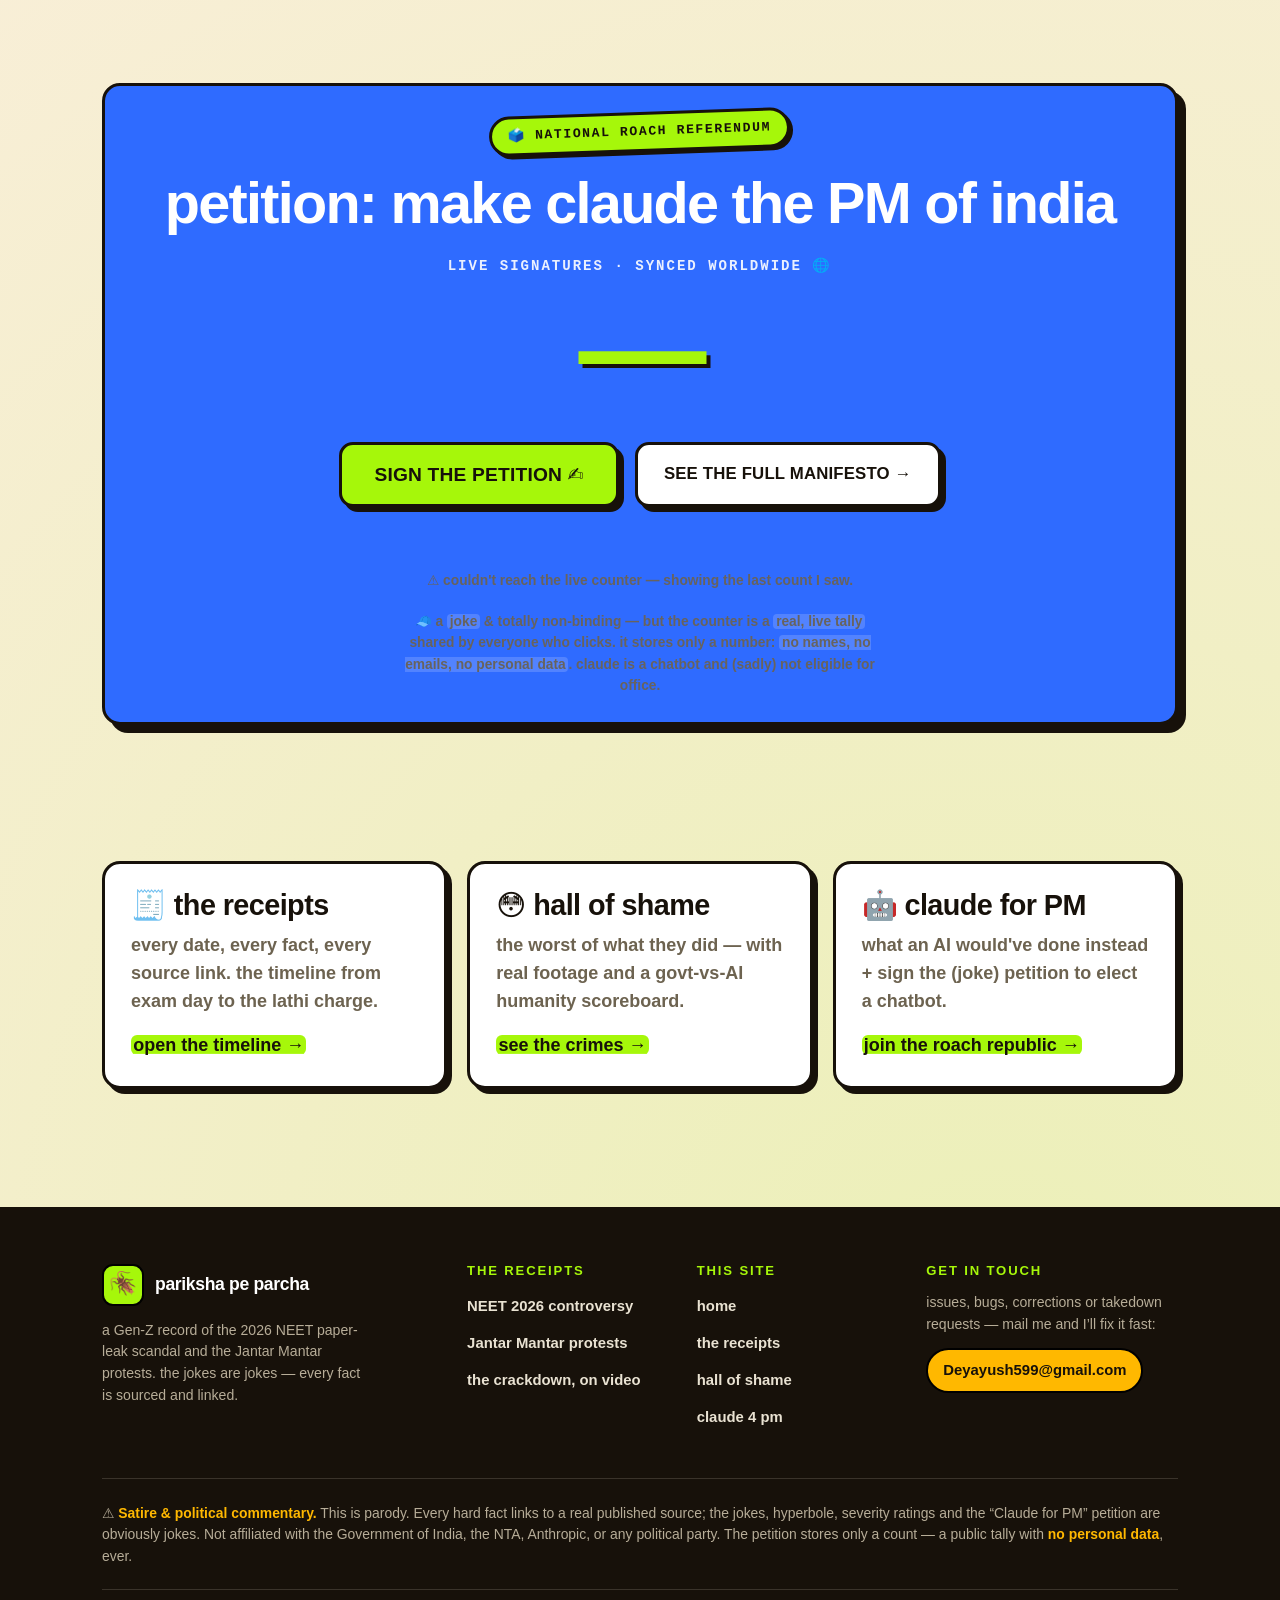
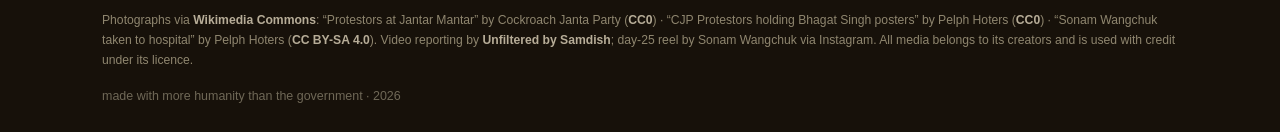
==== commit 67b15acc: "Install Vercel Web Analytics ## Vercel Web Analytics Implementation  Successfully implemented Vercel" ====
--- a/index.html
+++ b/index.html
@@ -3,12 +3,16 @@
 <head>
   <meta charset="UTF-8" />
   <meta name="viewport" content="width=device-width, initial-scale=1" />
-  <meta http-equiv="Content-Security-Policy" content="default-src 'self'; script-src 'self'; style-src 'self' 'unsafe-inline'; img-src 'self' data: https://i.ytimg.com; frame-src https://www.youtube-nocookie.com https://www.youtube.com; connect-src https://abacus.jasoncameron.dev; font-src 'self'; base-uri 'self'; form-action 'self'; object-src 'none'" />
+  <meta http-equiv="Content-Security-Policy" content="default-src 'self'; script-src 'self' 'unsafe-inline' https://va.vercel-scripts.com; style-src 'self' 'unsafe-inline'; img-src 'self' data: https://i.ytimg.com; frame-src https://www.youtube-nocookie.com https://www.youtube.com; connect-src https://abacus.jasoncameron.dev https://va.vercel-analytics.com; font-src 'self'; base-uri 'self'; form-action 'self'; object-src 'none'" />
   <meta name="referrer" content="strict-origin-when-cross-origin" />
   <title>pariksha pe parcha 🪳 — the NEET 2026 roast</title>
   <meta name="description" content="A Gen-Z satire receipt-drop on how the Government of India handled the 2026 NEET paper-leak scandal. Real sources, harsh jokes." />
   <link rel="stylesheet" href="css/style.css" />
   <link rel="icon" href="data:image/svg+xml,<svg xmlns='http://www.w3.org/2000/svg' viewBox='0 0 100 100'><text y='.9em' font-size='90'>🪳</text></svg>" />
+  <script>
+    window.va = window.va || function () { (window.vaq = window.vaq || []).push(arguments); };
+  </script>
+  <script defer src="/_vercel/insights/script.js"></script>
 </head>
 <body>
   <a class="skip" href="#main">skip to content</a>
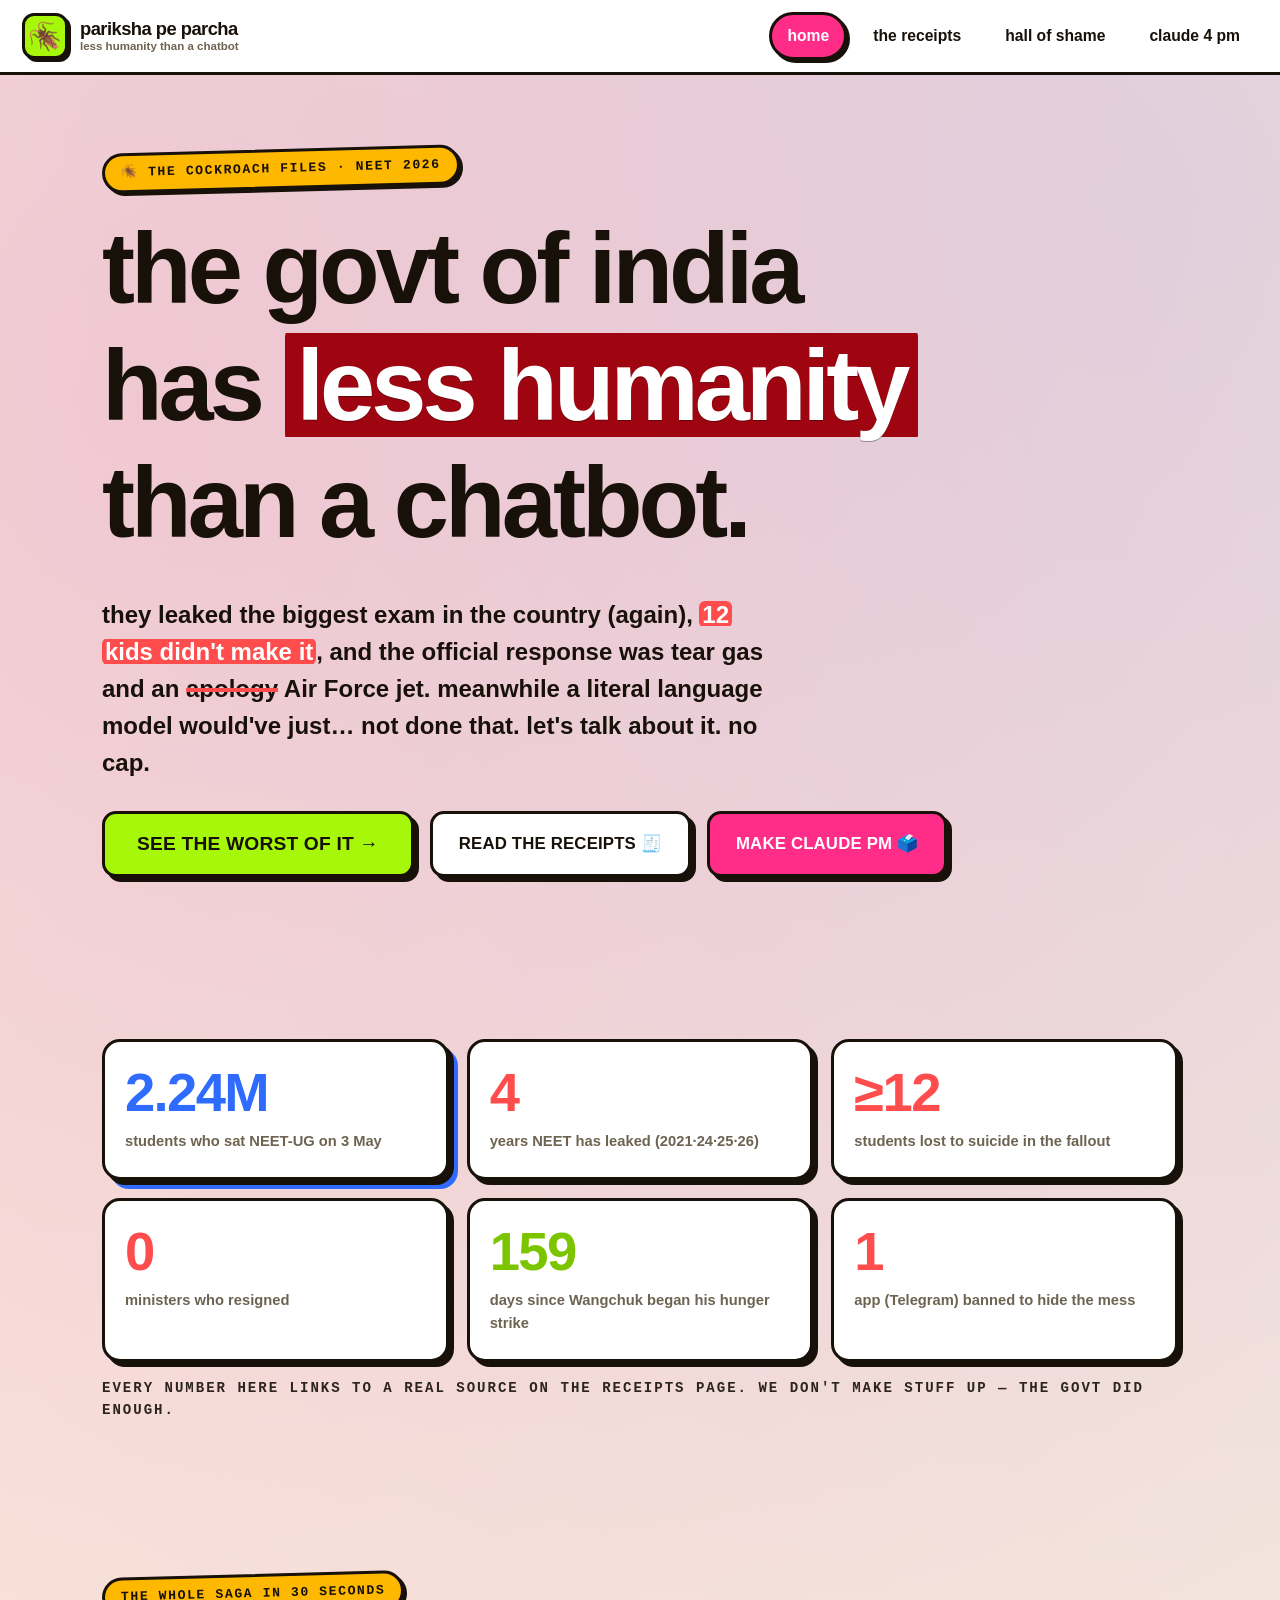
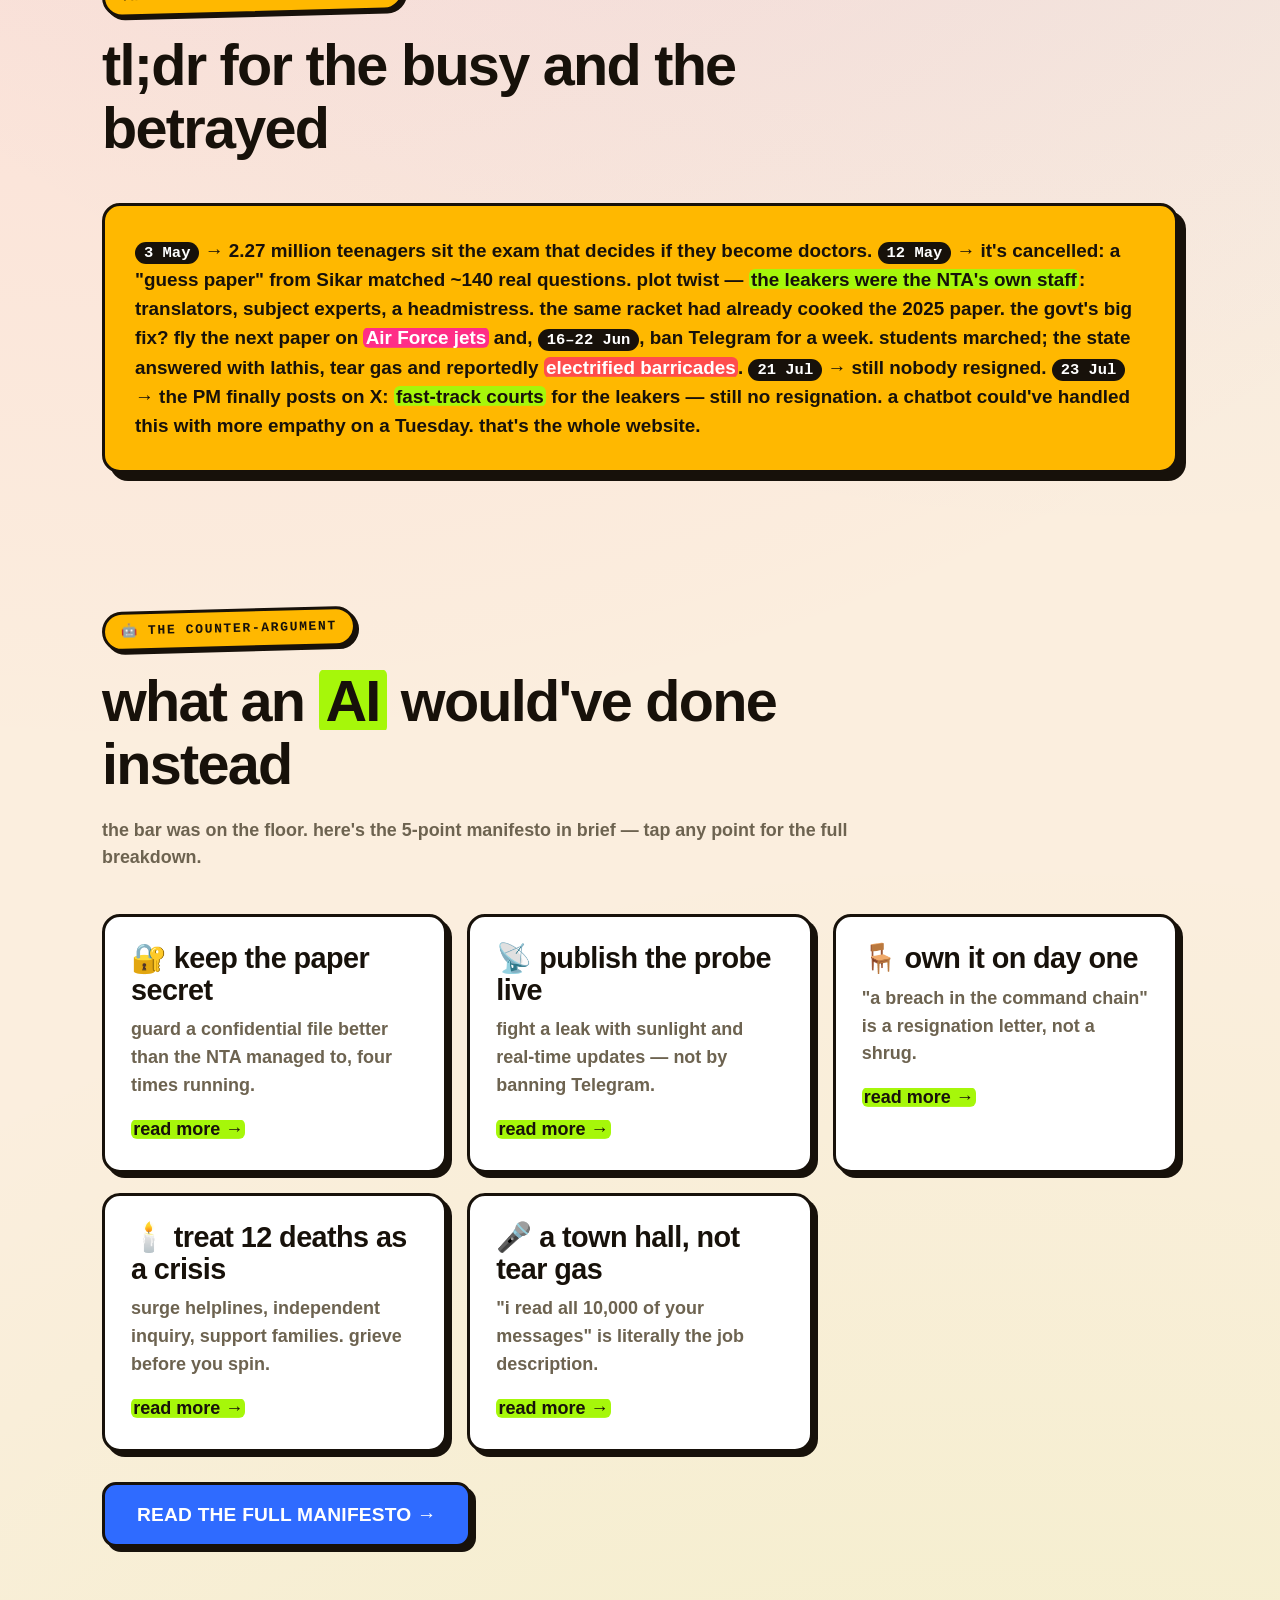
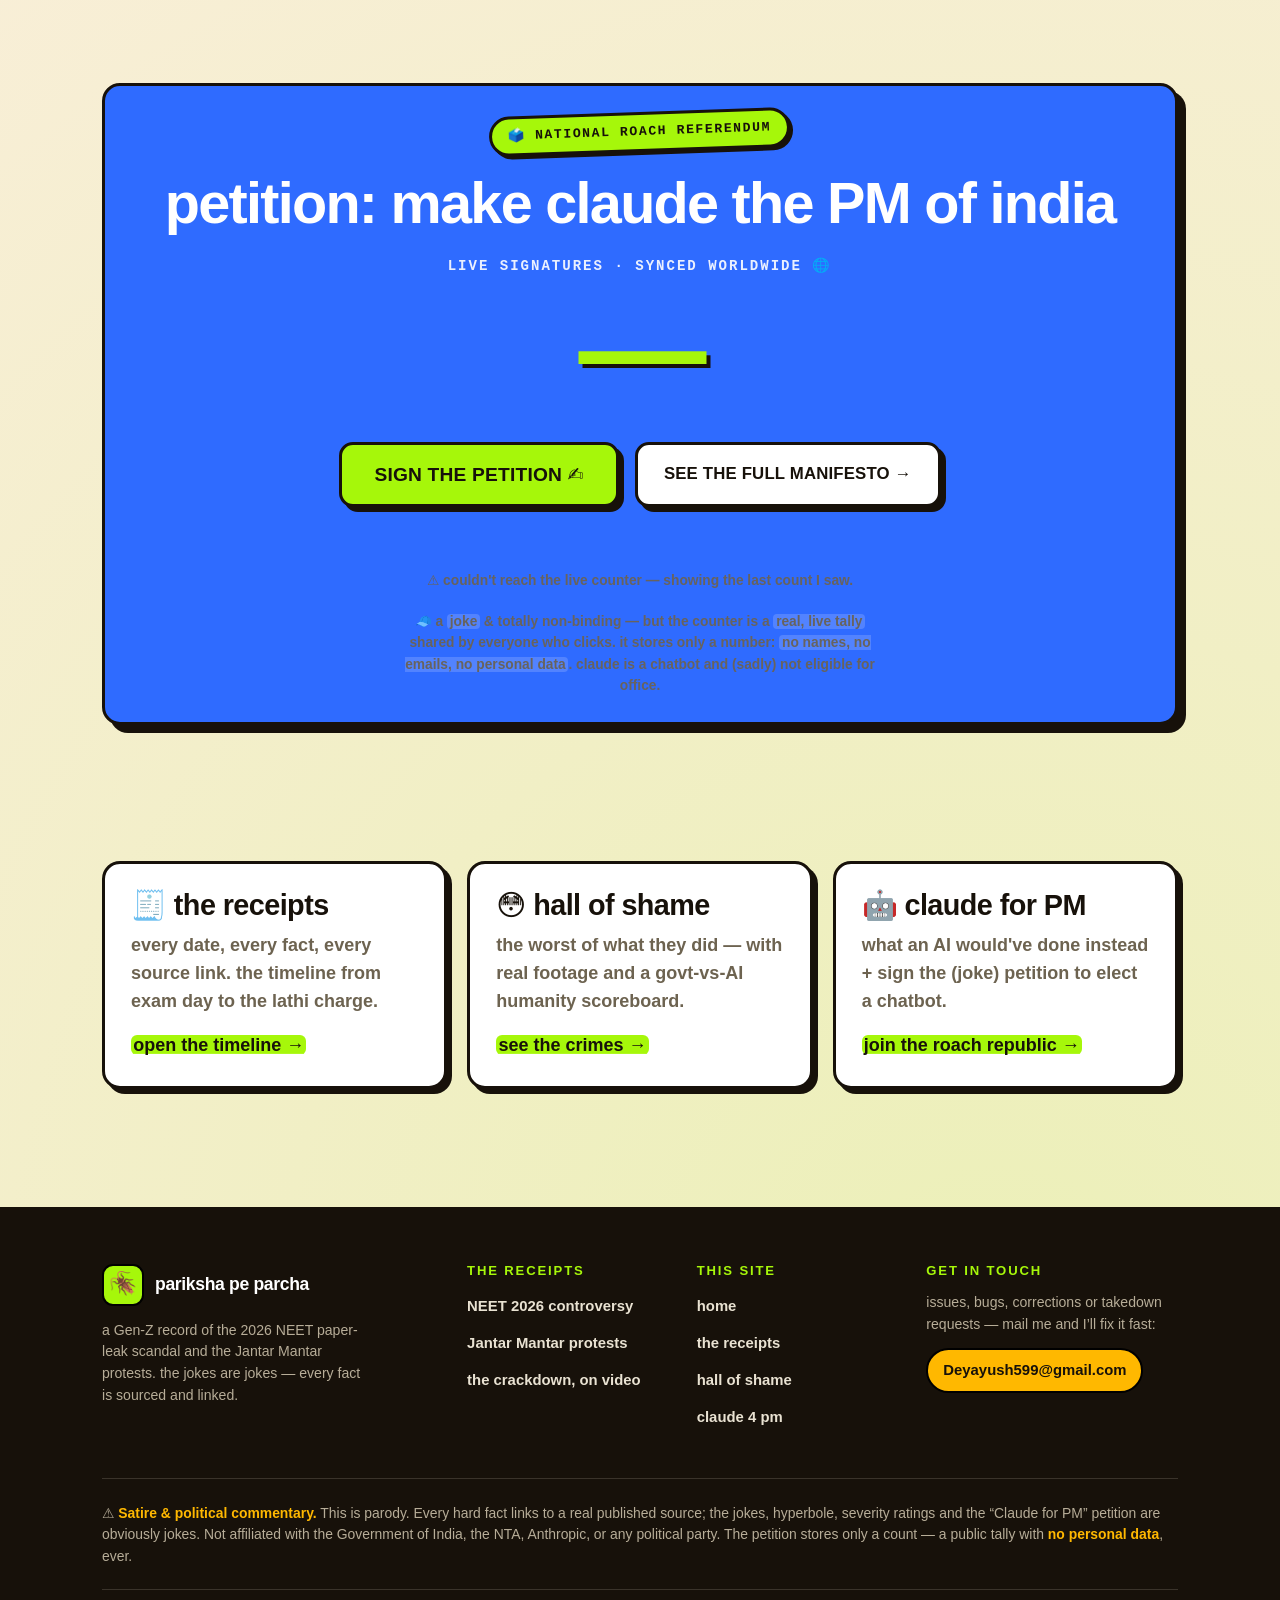
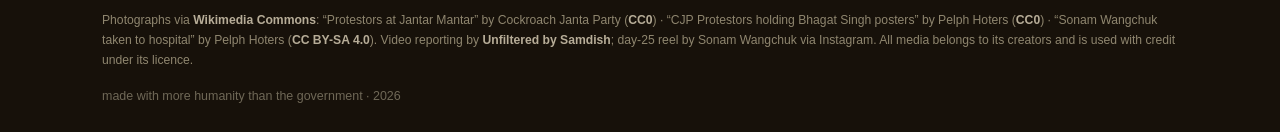
==== commit 0416d4ca: "Install Vercel Speed Insights Vercel Speed Insights Installation - Complete  ## Summary Successfully" ====
--- a/index.html
+++ b/index.html
@@ -3,7 +3,7 @@
 <head>
   <meta charset="UTF-8" />
   <meta name="viewport" content="width=device-width, initial-scale=1" />
-  <meta http-equiv="Content-Security-Policy" content="default-src 'self'; script-src 'self' 'unsafe-inline' https://va.vercel-scripts.com; style-src 'self' 'unsafe-inline'; img-src 'self' data: https://i.ytimg.com; frame-src https://www.youtube-nocookie.com https://www.youtube.com; connect-src https://abacus.jasoncameron.dev https://va.vercel-analytics.com; font-src 'self'; base-uri 'self'; form-action 'self'; object-src 'none'" />
+  <meta http-equiv="Content-Security-Policy" content="default-src 'self'; script-src 'self' 'unsafe-inline' https://va.vercel-scripts.com; style-src 'self' 'unsafe-inline'; img-src 'self' data: https://i.ytimg.com; frame-src https://www.youtube-nocookie.com https://www.youtube.com; connect-src https://abacus.jasoncameron.dev https://va.vercel-analytics.com https://vercel-insights.com; font-src 'self'; base-uri 'self'; form-action 'self'; object-src 'none'" />
   <meta name="referrer" content="strict-origin-when-cross-origin" />
   <title>pariksha pe parcha 🪳 — the NEET 2026 roast</title>
   <meta name="description" content="A Gen-Z satire receipt-drop on how the Government of India handled the 2026 NEET paper-leak scandal. Real sources, harsh jokes." />
@@ -13,6 +13,7 @@
     window.va = window.va || function () { (window.vaq = window.vaq || []).push(arguments); };
   </script>
   <script defer src="/_vercel/insights/script.js"></script>
+  <script defer src="/_vercel/speed-insights/script.js"></script>
 </head>
 <body>
   <a class="skip" href="#main">skip to content</a>
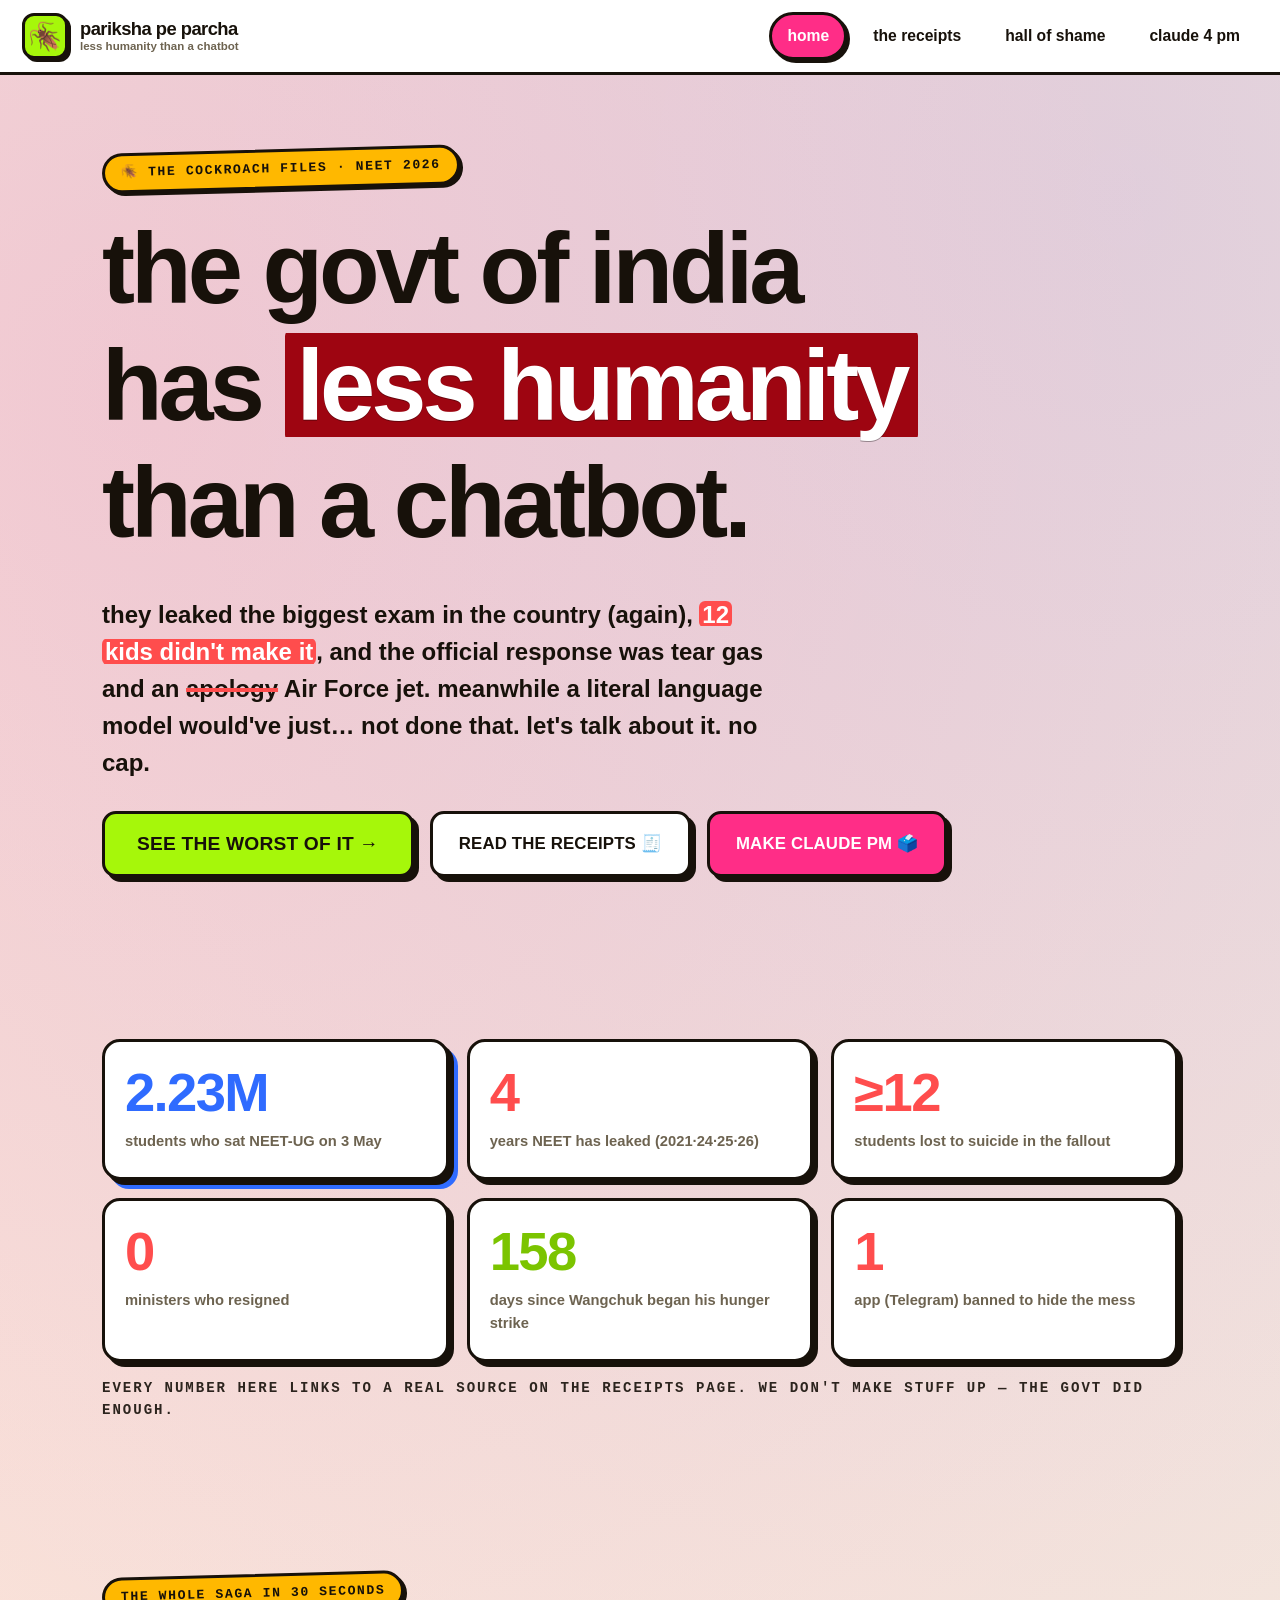
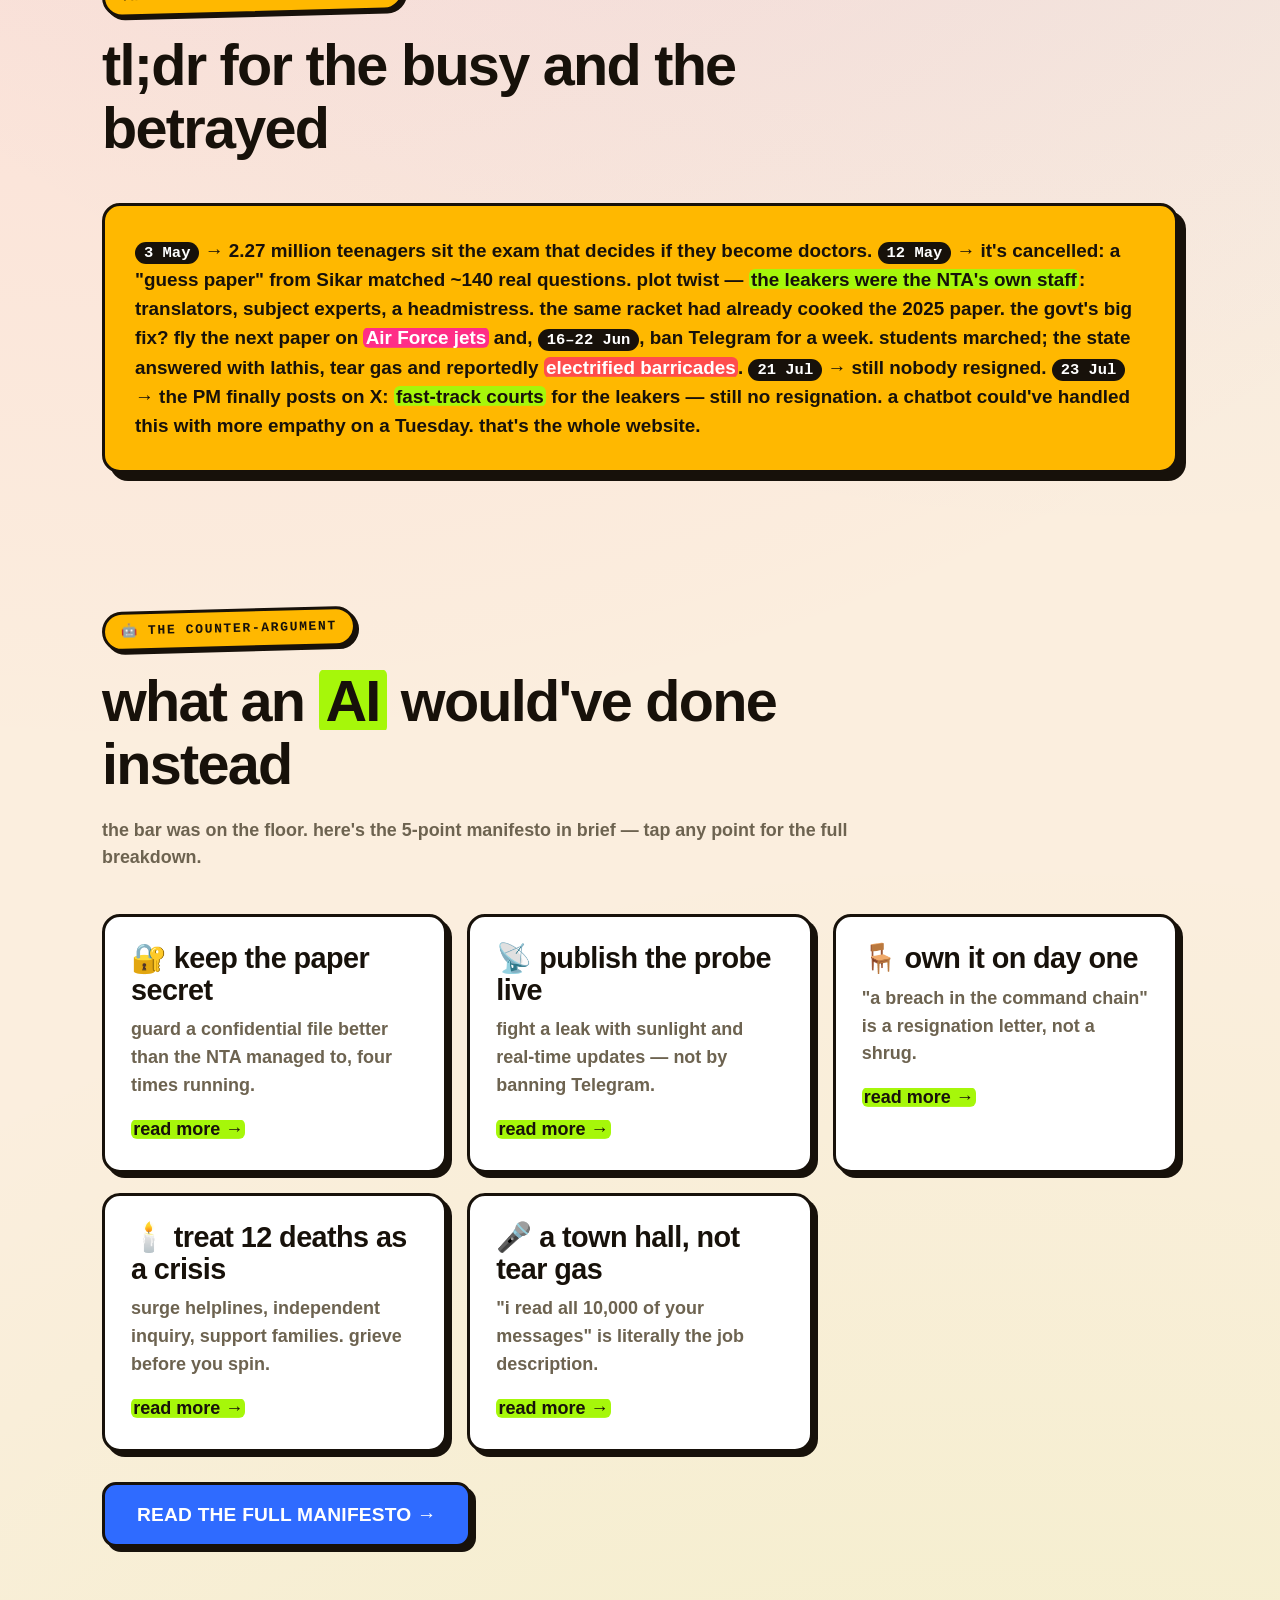
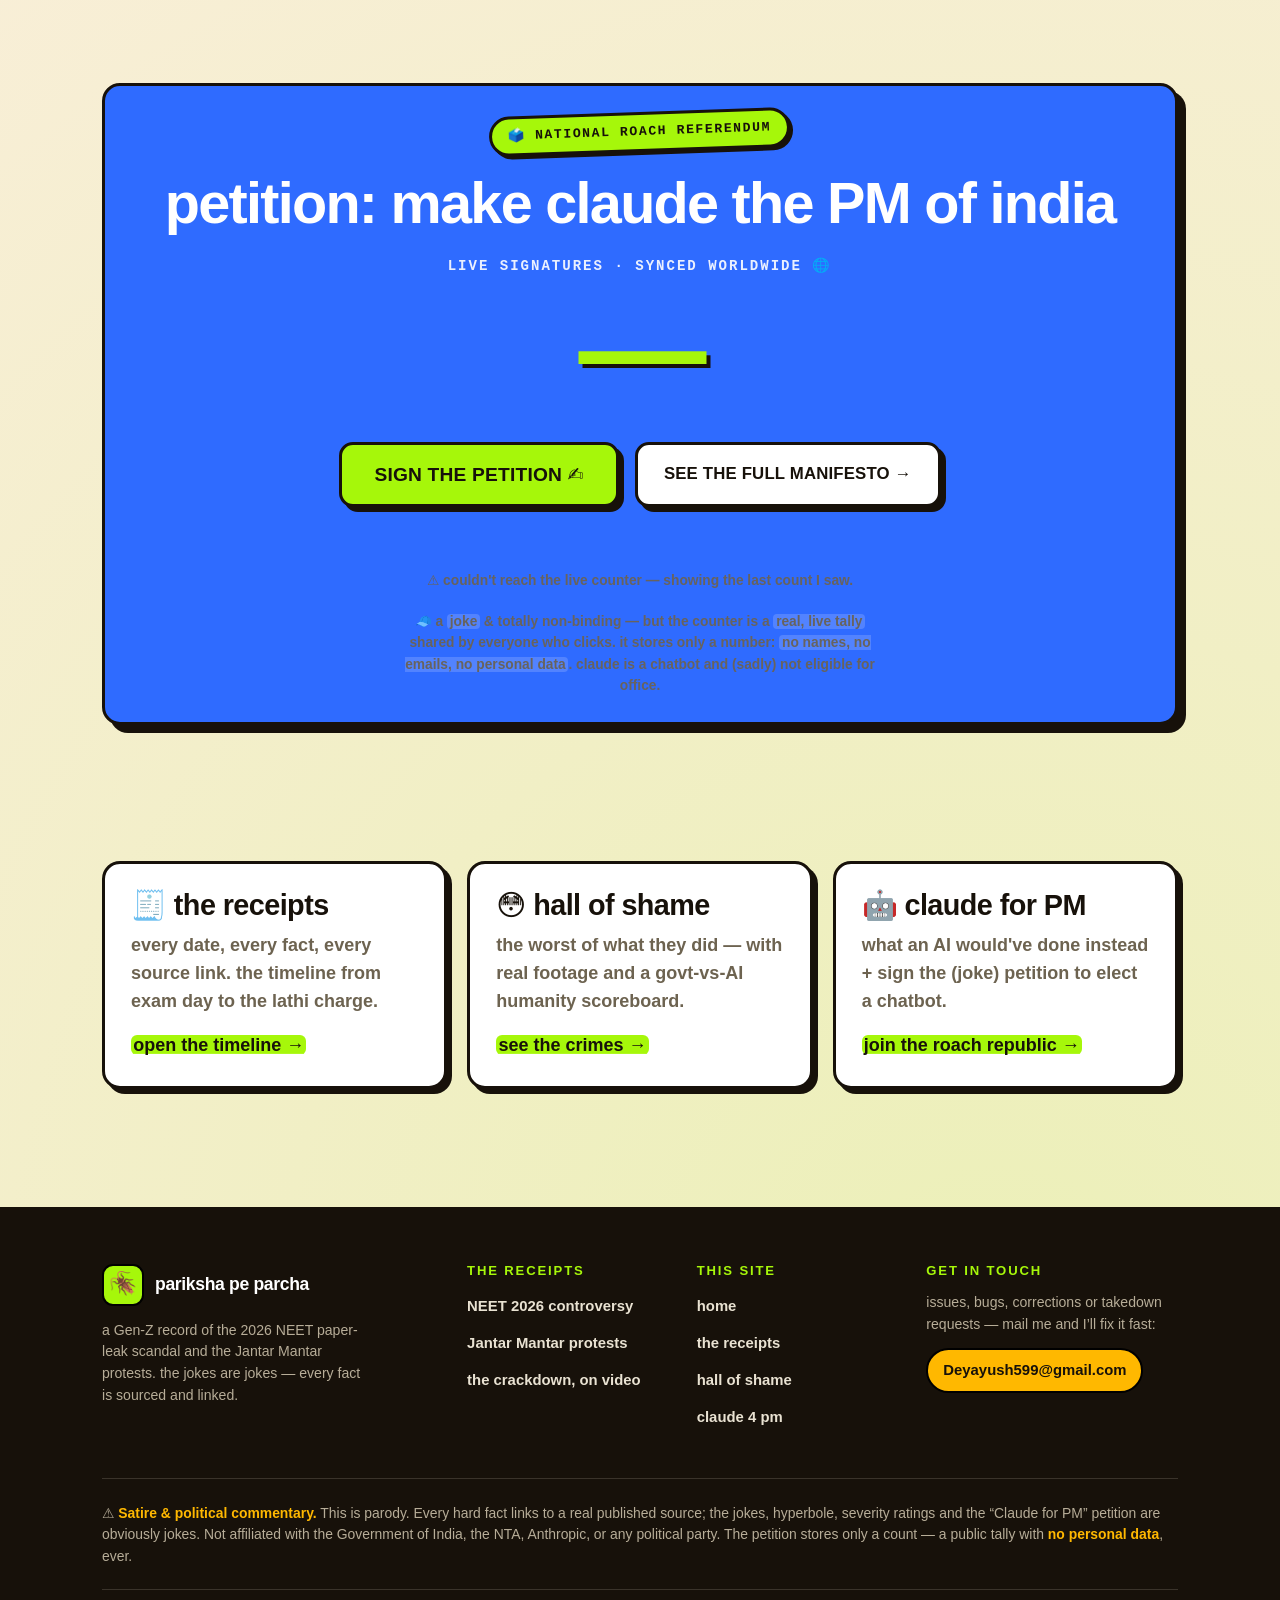
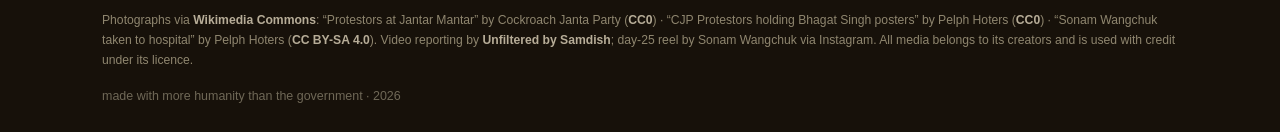
==== commit a99bb5a6: "fix: repair Vercel Analytics/Speed Insights CSP and restore strict script-src Vercel's auto-install " ====
--- a/index.html
+++ b/index.html
@@ -3,15 +3,12 @@
 <head>
   <meta charset="UTF-8" />
   <meta name="viewport" content="width=device-width, initial-scale=1" />
-  <meta http-equiv="Content-Security-Policy" content="default-src 'self'; script-src 'self' 'unsafe-inline' https://va.vercel-scripts.com; style-src 'self' 'unsafe-inline'; img-src 'self' data: https://i.ytimg.com; frame-src https://www.youtube-nocookie.com https://www.youtube.com; connect-src https://abacus.jasoncameron.dev https://va.vercel-analytics.com https://vercel-insights.com; font-src 'self'; base-uri 'self'; form-action 'self'; object-src 'none'" />
+  <meta http-equiv="Content-Security-Policy" content="default-src 'self'; script-src 'self' https://va.vercel-scripts.com; style-src 'self' 'unsafe-inline'; img-src 'self' data: https://i.ytimg.com; frame-src https://www.youtube-nocookie.com https://www.youtube.com; connect-src 'self' https://abacus.jasoncameron.dev https://va.vercel-analytics.com https://vercel-insights.com; font-src 'self'; base-uri 'self'; form-action 'self'; object-src 'none'" />
   <meta name="referrer" content="strict-origin-when-cross-origin" />
   <title>pariksha pe parcha 🪳 — the NEET 2026 roast</title>
   <meta name="description" content="A Gen-Z satire receipt-drop on how the Government of India handled the 2026 NEET paper-leak scandal. Real sources, harsh jokes." />
   <link rel="stylesheet" href="css/style.css" />
   <link rel="icon" href="data:image/svg+xml,<svg xmlns='http://www.w3.org/2000/svg' viewBox='0 0 100 100'><text y='.9em' font-size='90'>🪳</text></svg>" />
-  <script>
-    window.va = window.va || function () { (window.vaq = window.vaq || []).push(arguments); };
-  </script>
   <script defer src="/_vercel/insights/script.js"></script>
   <script defer src="/_vercel/speed-insights/script.js"></script>
 </head>
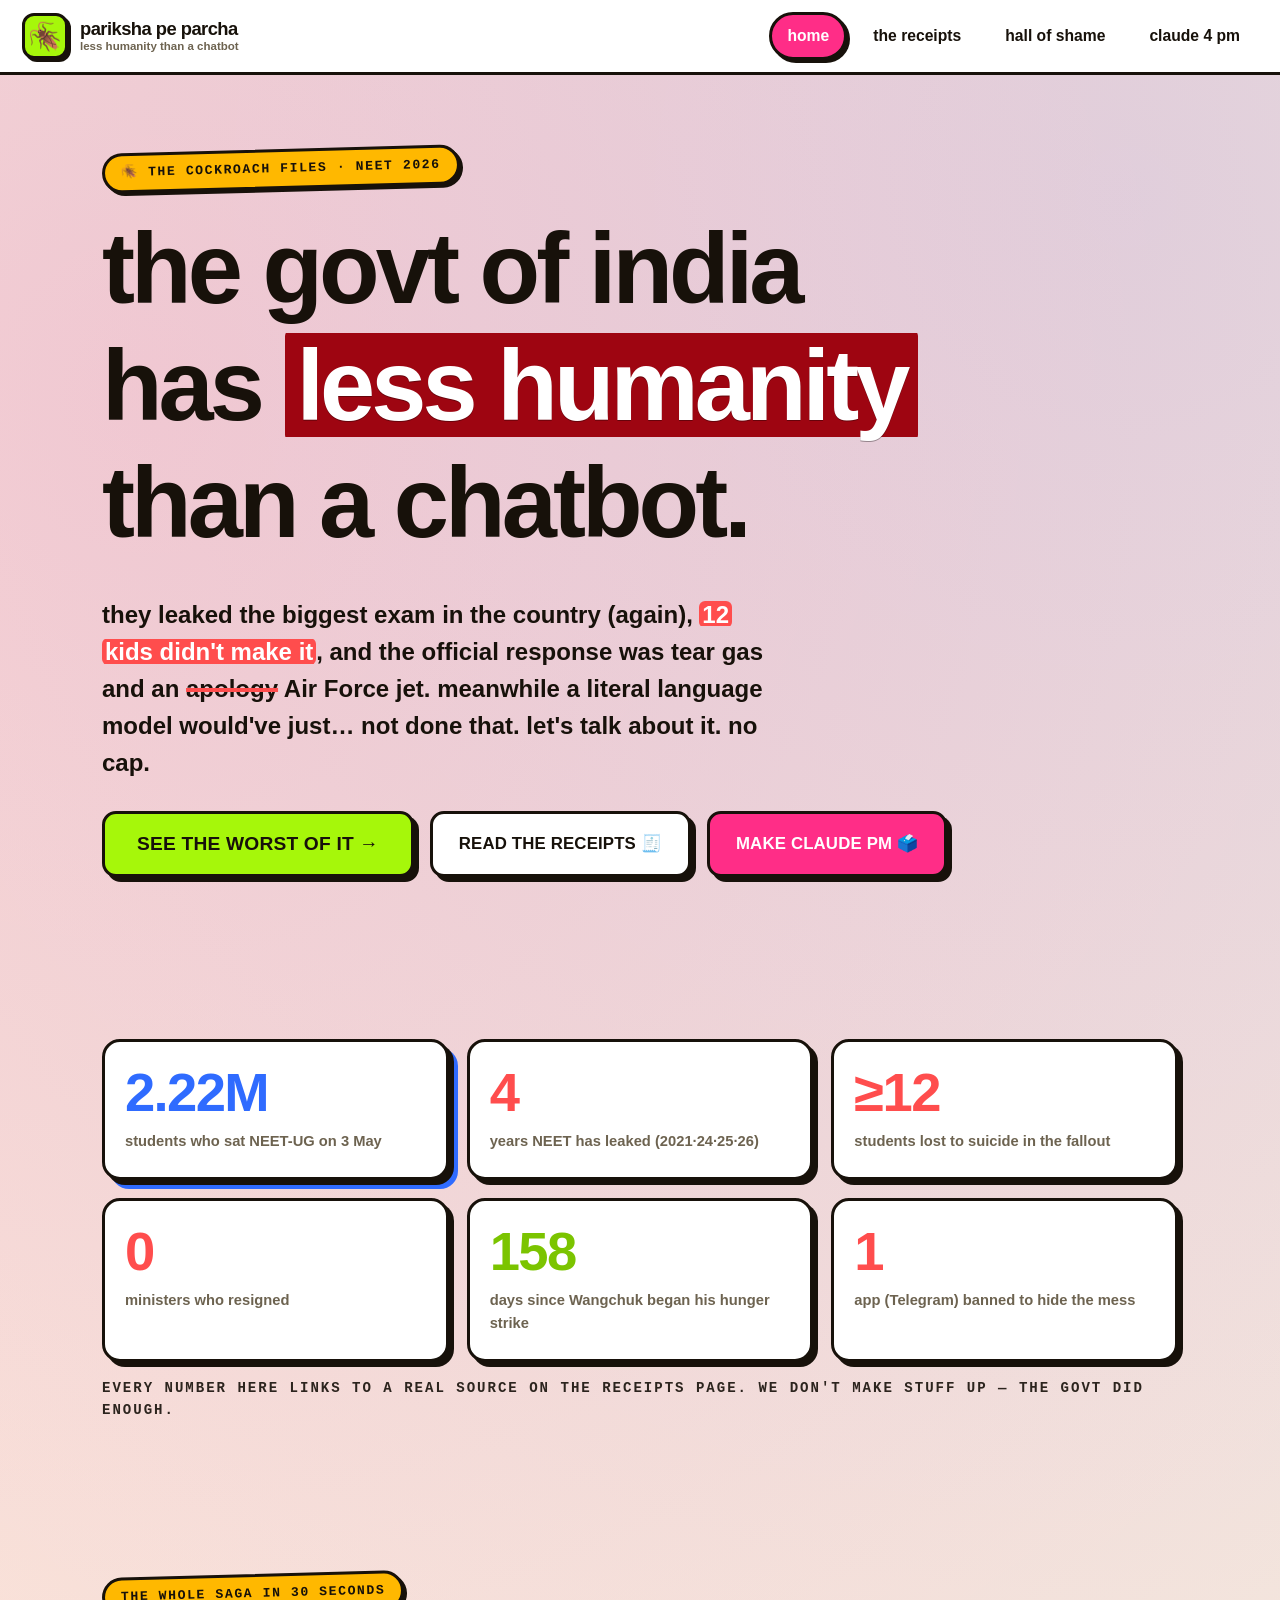
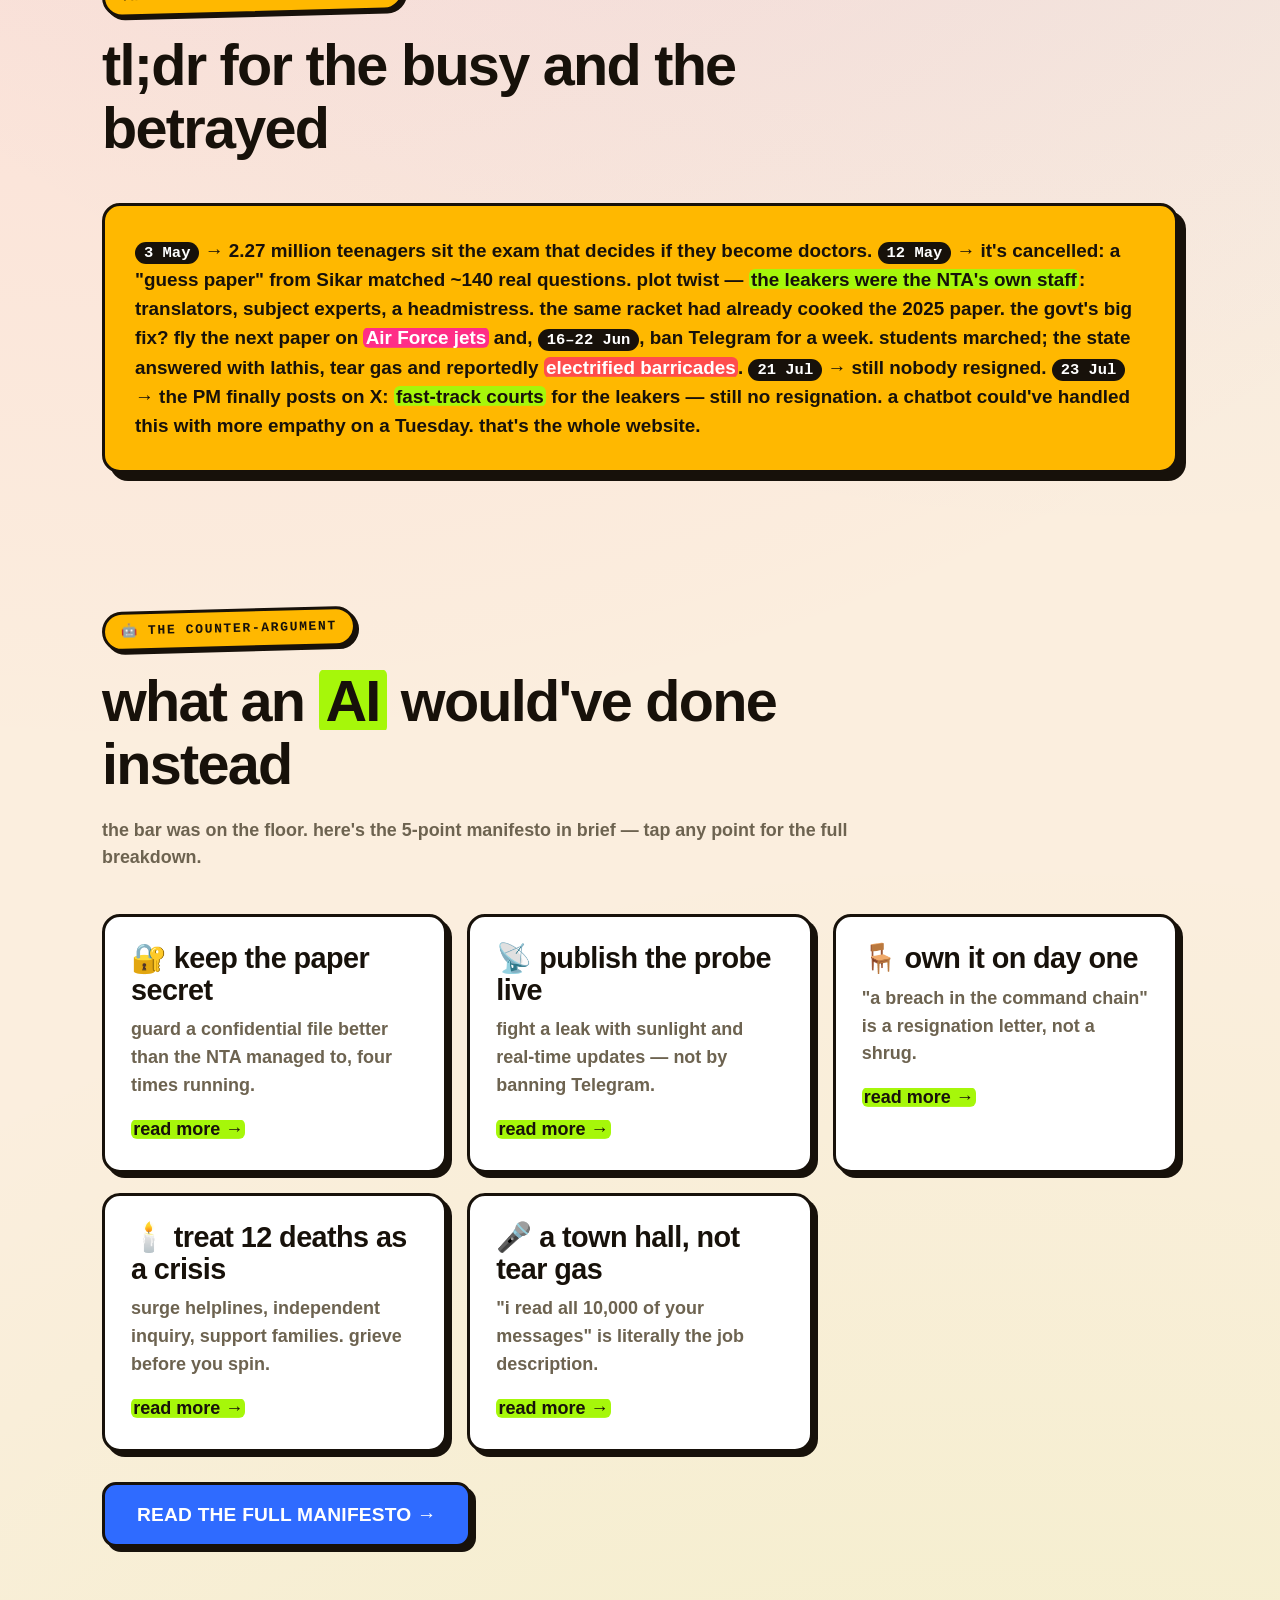
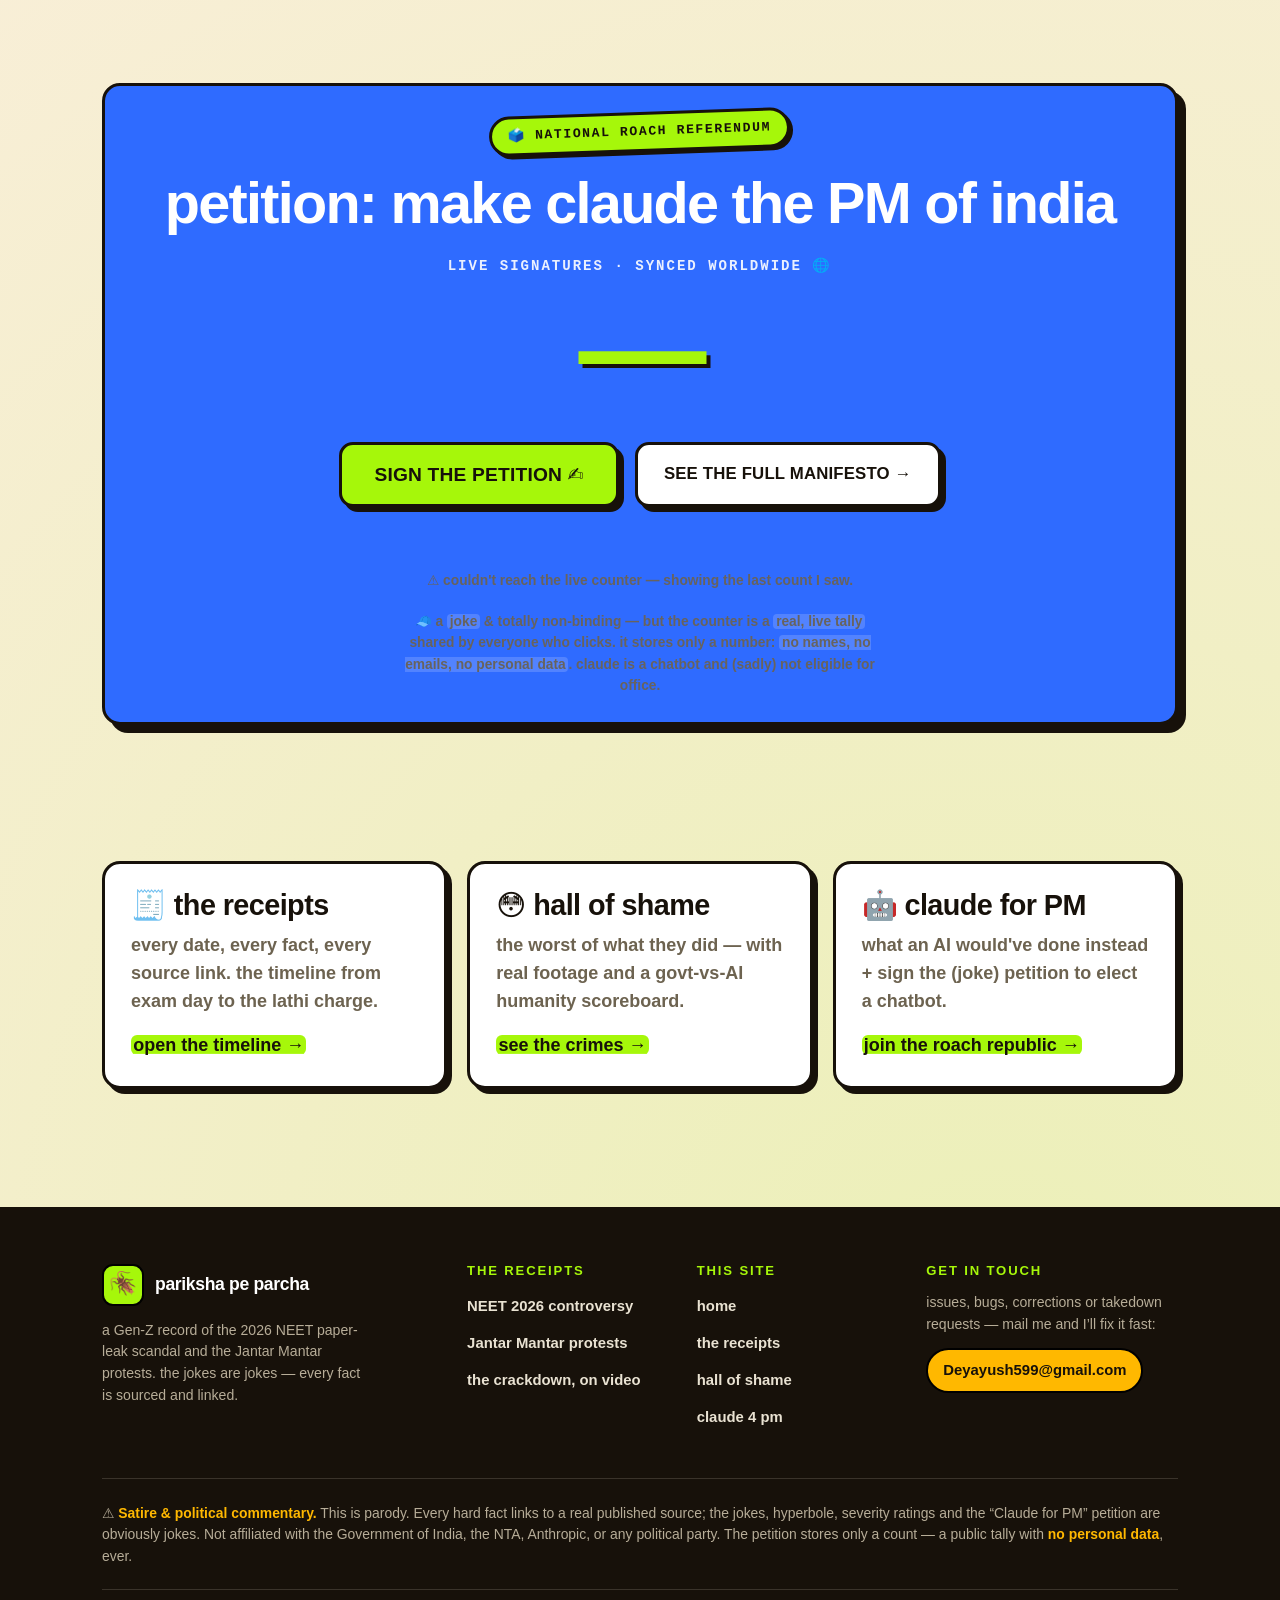
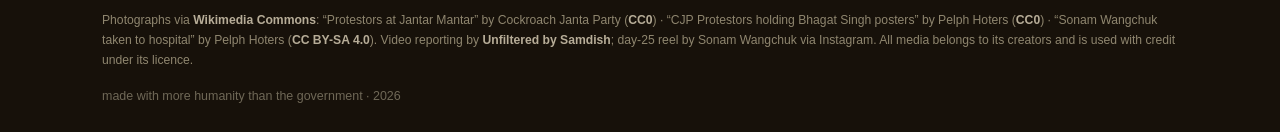
==== commit de0aa730: "swap Vercel Analytics for GoatCounter (free, cookieless, not ad-blocked) Vercel Analytics reported n" ====
--- a/index.html
+++ b/index.html
@@ -3,14 +3,12 @@
 <head>
   <meta charset="UTF-8" />
   <meta name="viewport" content="width=device-width, initial-scale=1" />
-  <meta http-equiv="Content-Security-Policy" content="default-src 'self'; script-src 'self' https://va.vercel-scripts.com; style-src 'self' 'unsafe-inline'; img-src 'self' data: https://i.ytimg.com; frame-src https://www.youtube-nocookie.com https://www.youtube.com; connect-src 'self' https://abacus.jasoncameron.dev https://va.vercel-analytics.com https://vercel-insights.com; font-src 'self'; base-uri 'self'; form-action 'self'; object-src 'none'" />
+  <meta http-equiv="Content-Security-Policy" content="default-src 'self'; script-src 'self' https://gc.zgo.at; style-src 'self' 'unsafe-inline'; img-src 'self' data: https://i.ytimg.com https://*.goatcounter.com; frame-src https://www.youtube-nocookie.com https://www.youtube.com; connect-src 'self' https://abacus.jasoncameron.dev https://*.goatcounter.com; font-src 'self'; base-uri 'self'; form-action 'self'; object-src 'none'" />
   <meta name="referrer" content="strict-origin-when-cross-origin" />
   <title>pariksha pe parcha 🪳 — the NEET 2026 roast</title>
   <meta name="description" content="A Gen-Z satire receipt-drop on how the Government of India handled the 2026 NEET paper-leak scandal. Real sources, harsh jokes." />
   <link rel="stylesheet" href="css/style.css" />
   <link rel="icon" href="data:image/svg+xml,<svg xmlns='http://www.w3.org/2000/svg' viewBox='0 0 100 100'><text y='.9em' font-size='90'>🪳</text></svg>" />
-  <script defer src="/_vercel/insights/script.js"></script>
-  <script defer src="/_vercel/speed-insights/script.js"></script>
 </head>
 <body>
   <a class="skip" href="#main">skip to content</a>
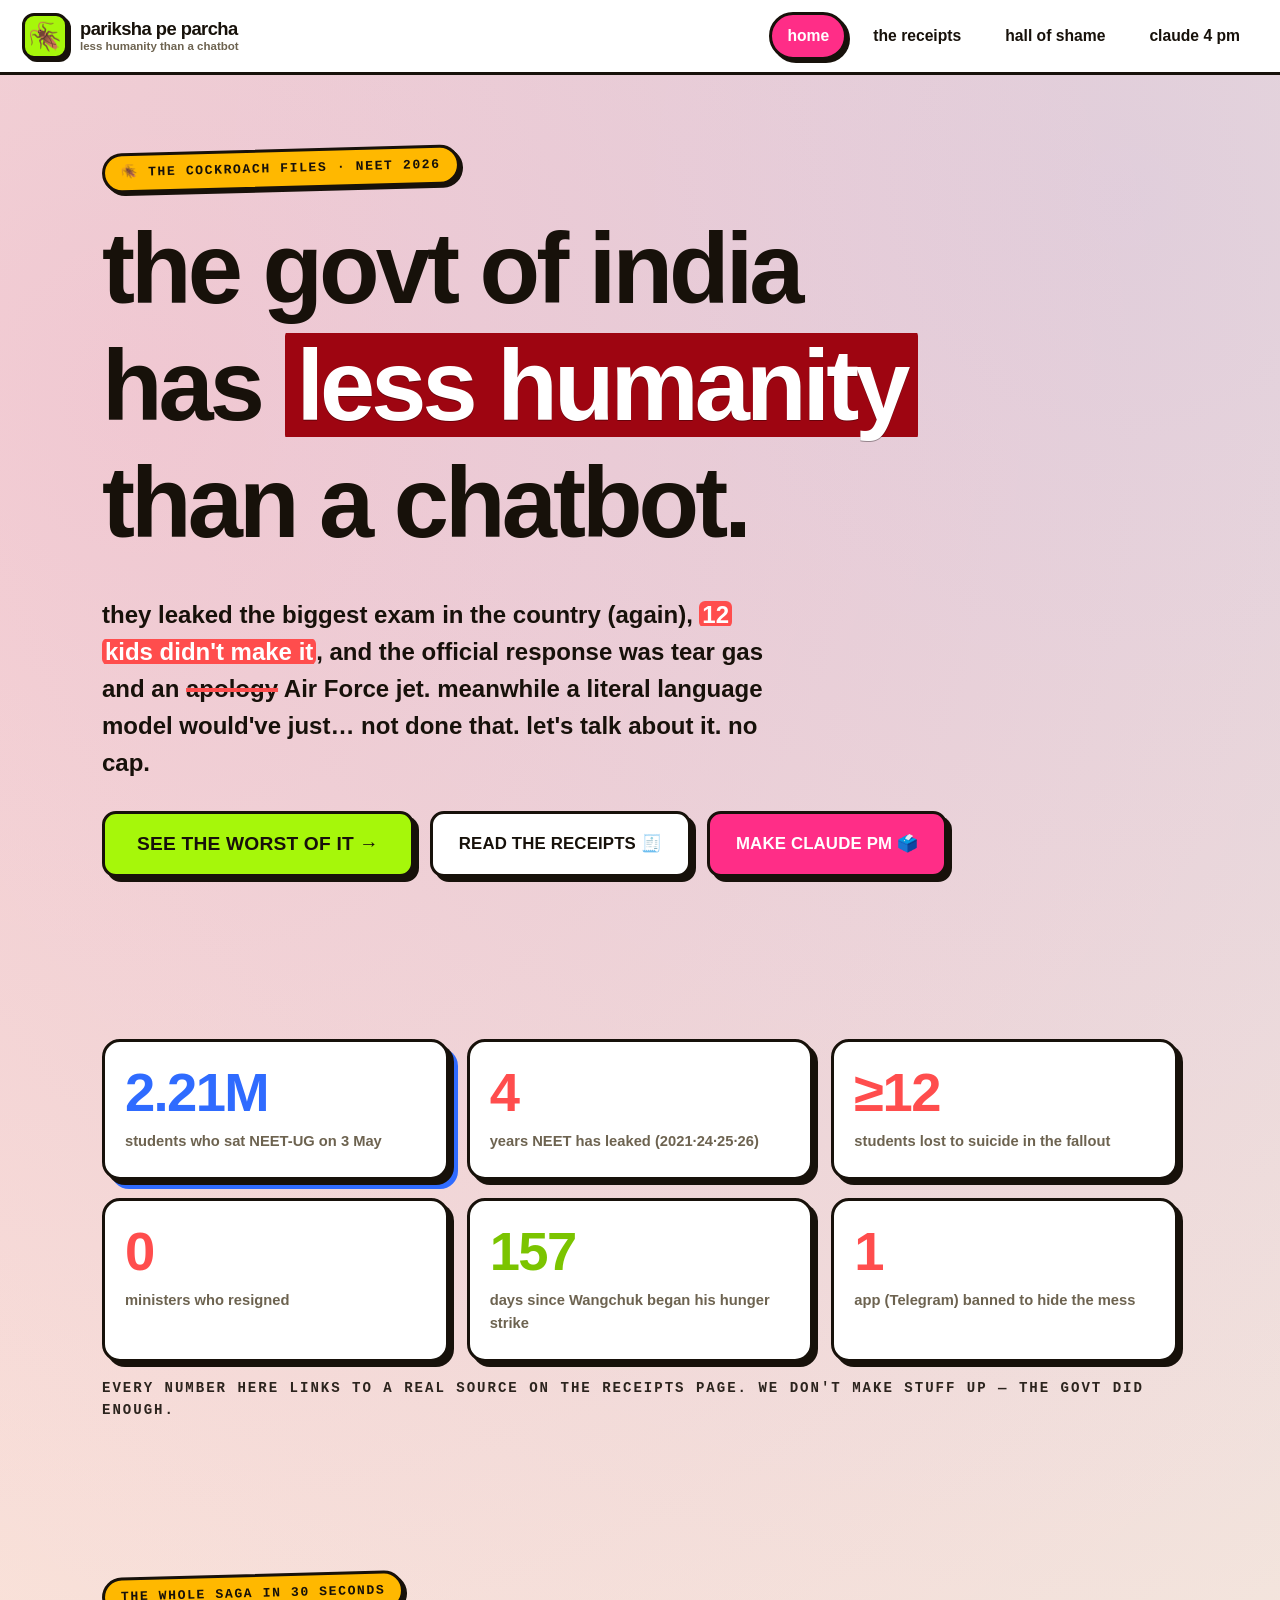
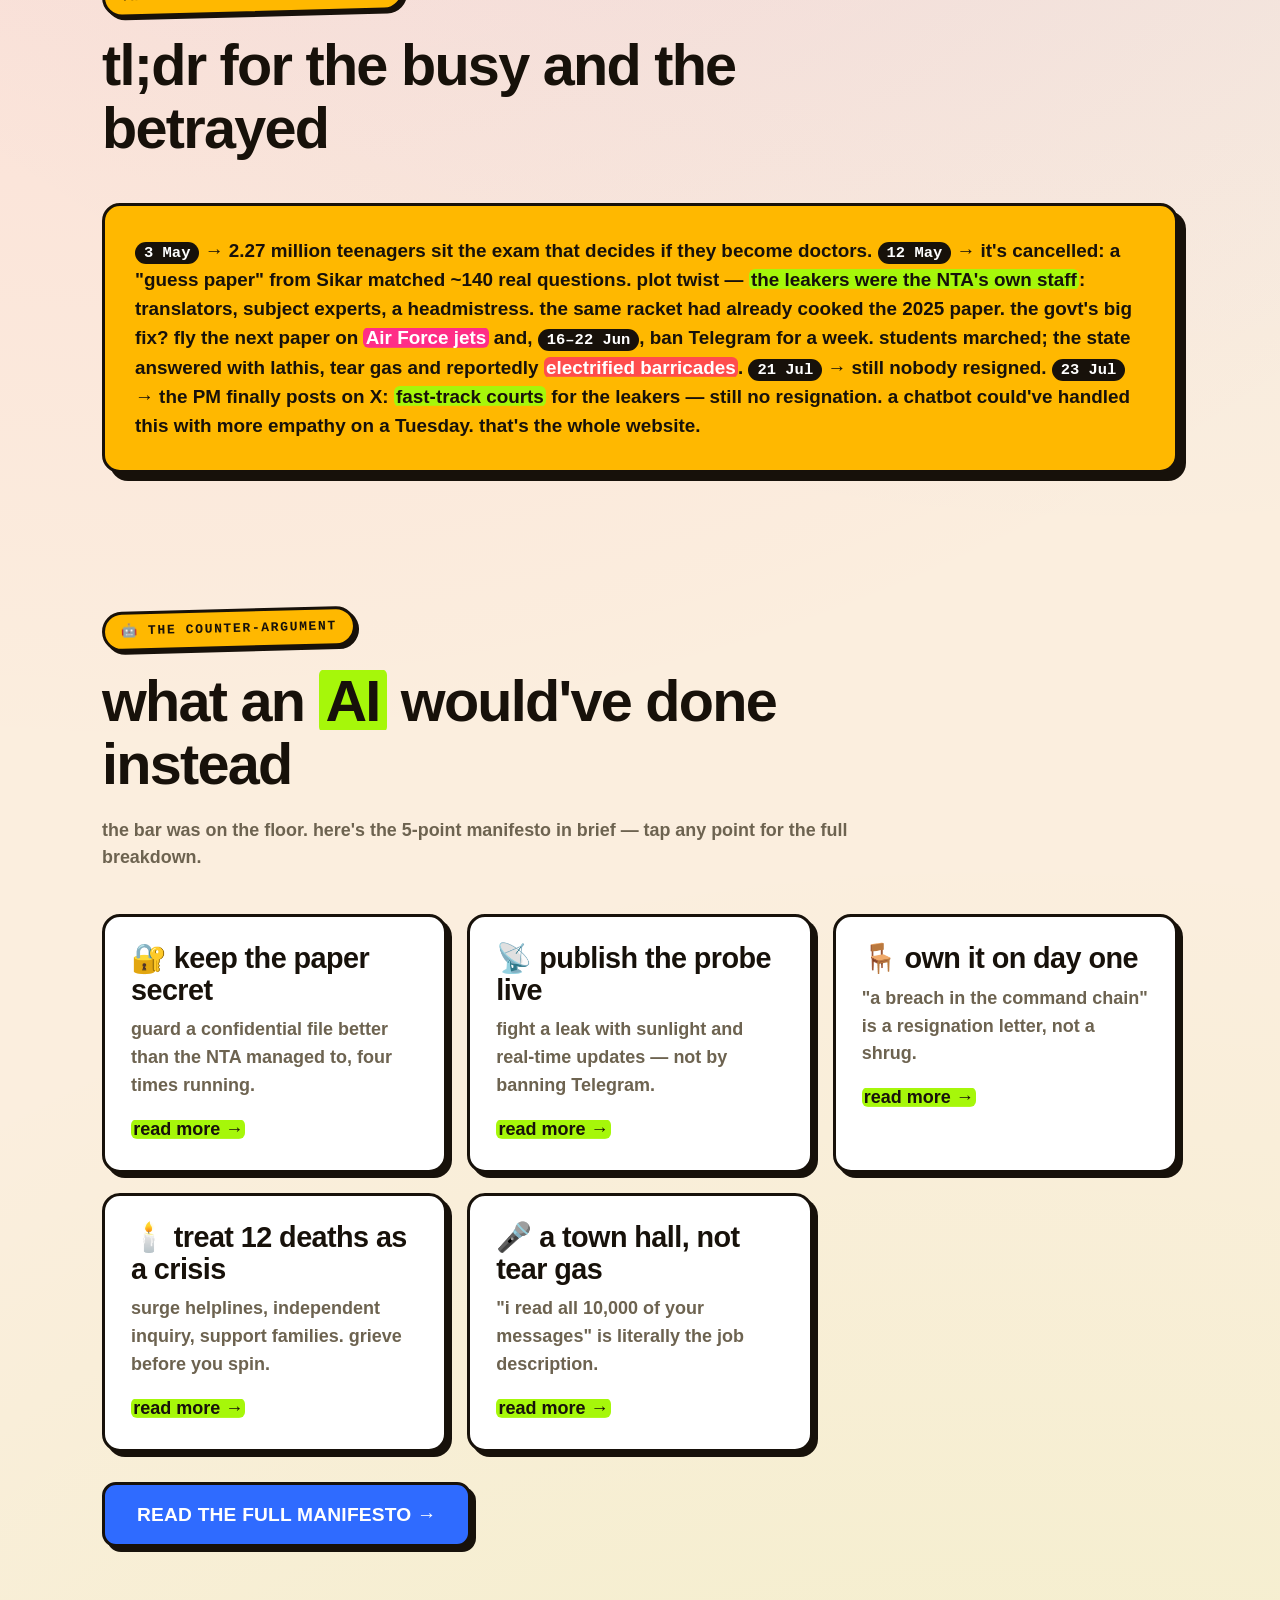
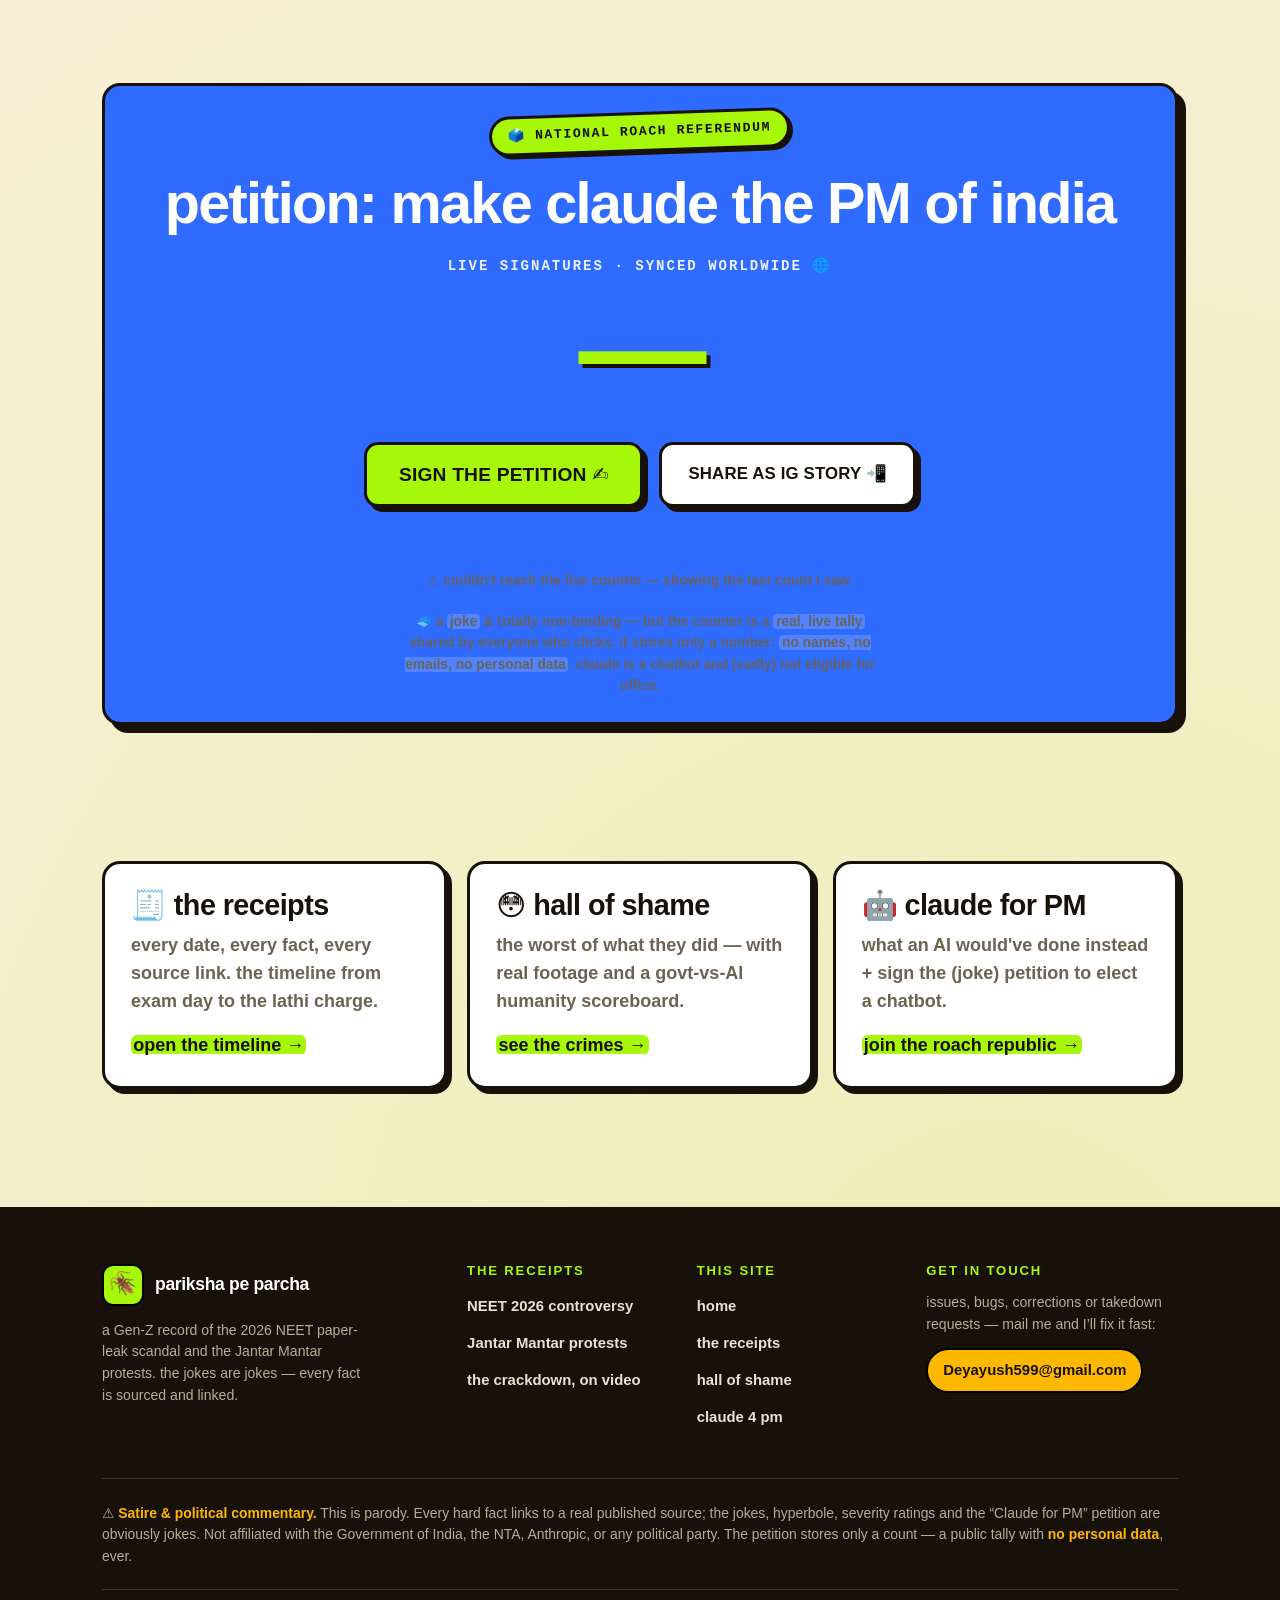
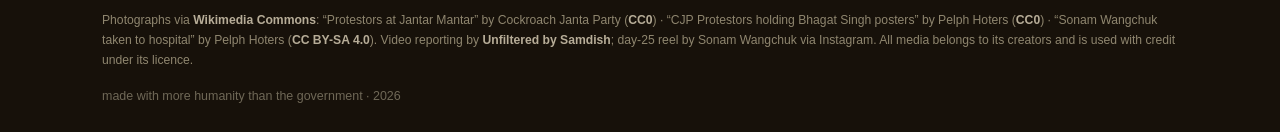
==== commit 6051cfe7: "index: swap manifesto link for the IG story share button The homepage petition now offers 'share as " ====
--- a/index.html
+++ b/index.html
@@ -156,7 +156,7 @@
           <div class="counter" id="counter" aria-live="polite">…</div>
           <div class="btn-row" style="justify-content:center">
             <button class="btn" id="sign-btn">sign the petition ✍️</button>
-            <a class="btn ghost" href="claude-pm.html">see the full manifesto →</a>
+            <button class="btn ghost" id="share-btn">share as IG story 📲</button>
           </div>
           <p class="you-are" id="you-are" aria-live="polite"></p>
           <p id="petition-status" class="joke-note" role="status"></p>
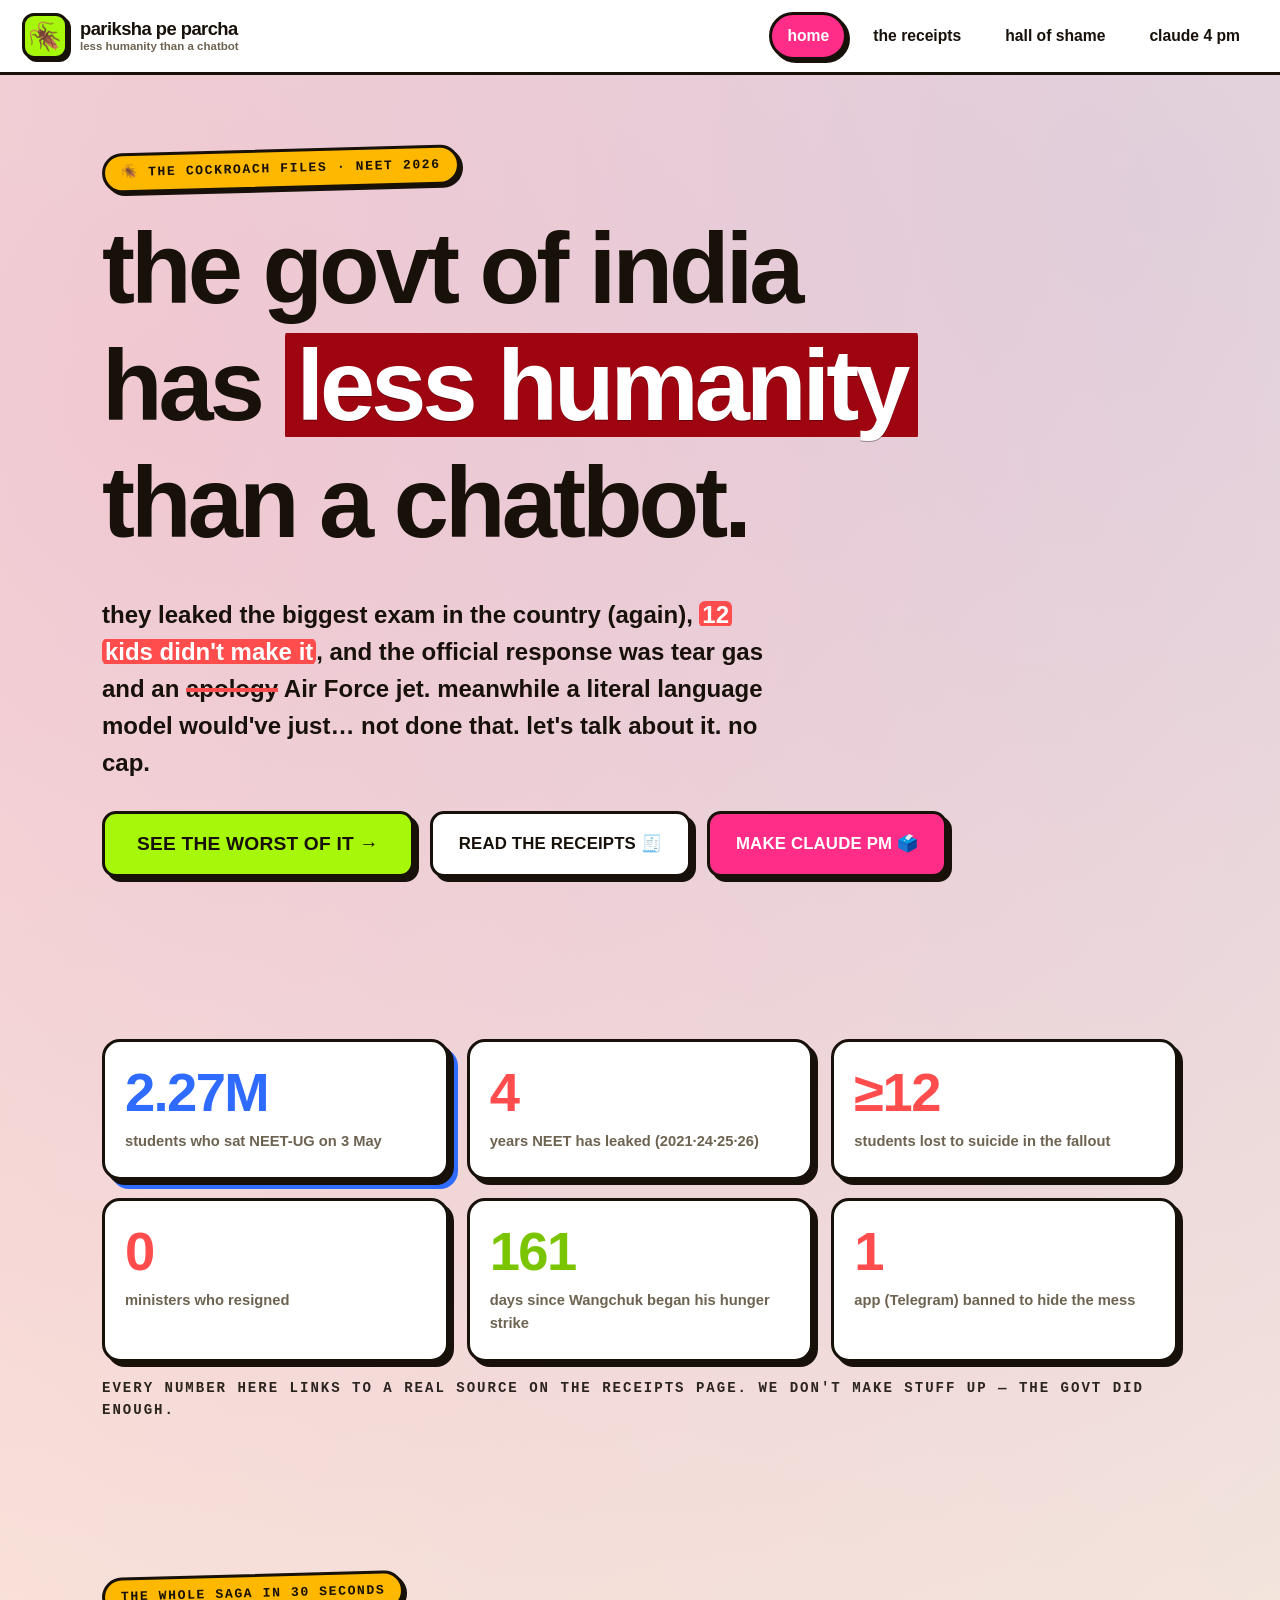
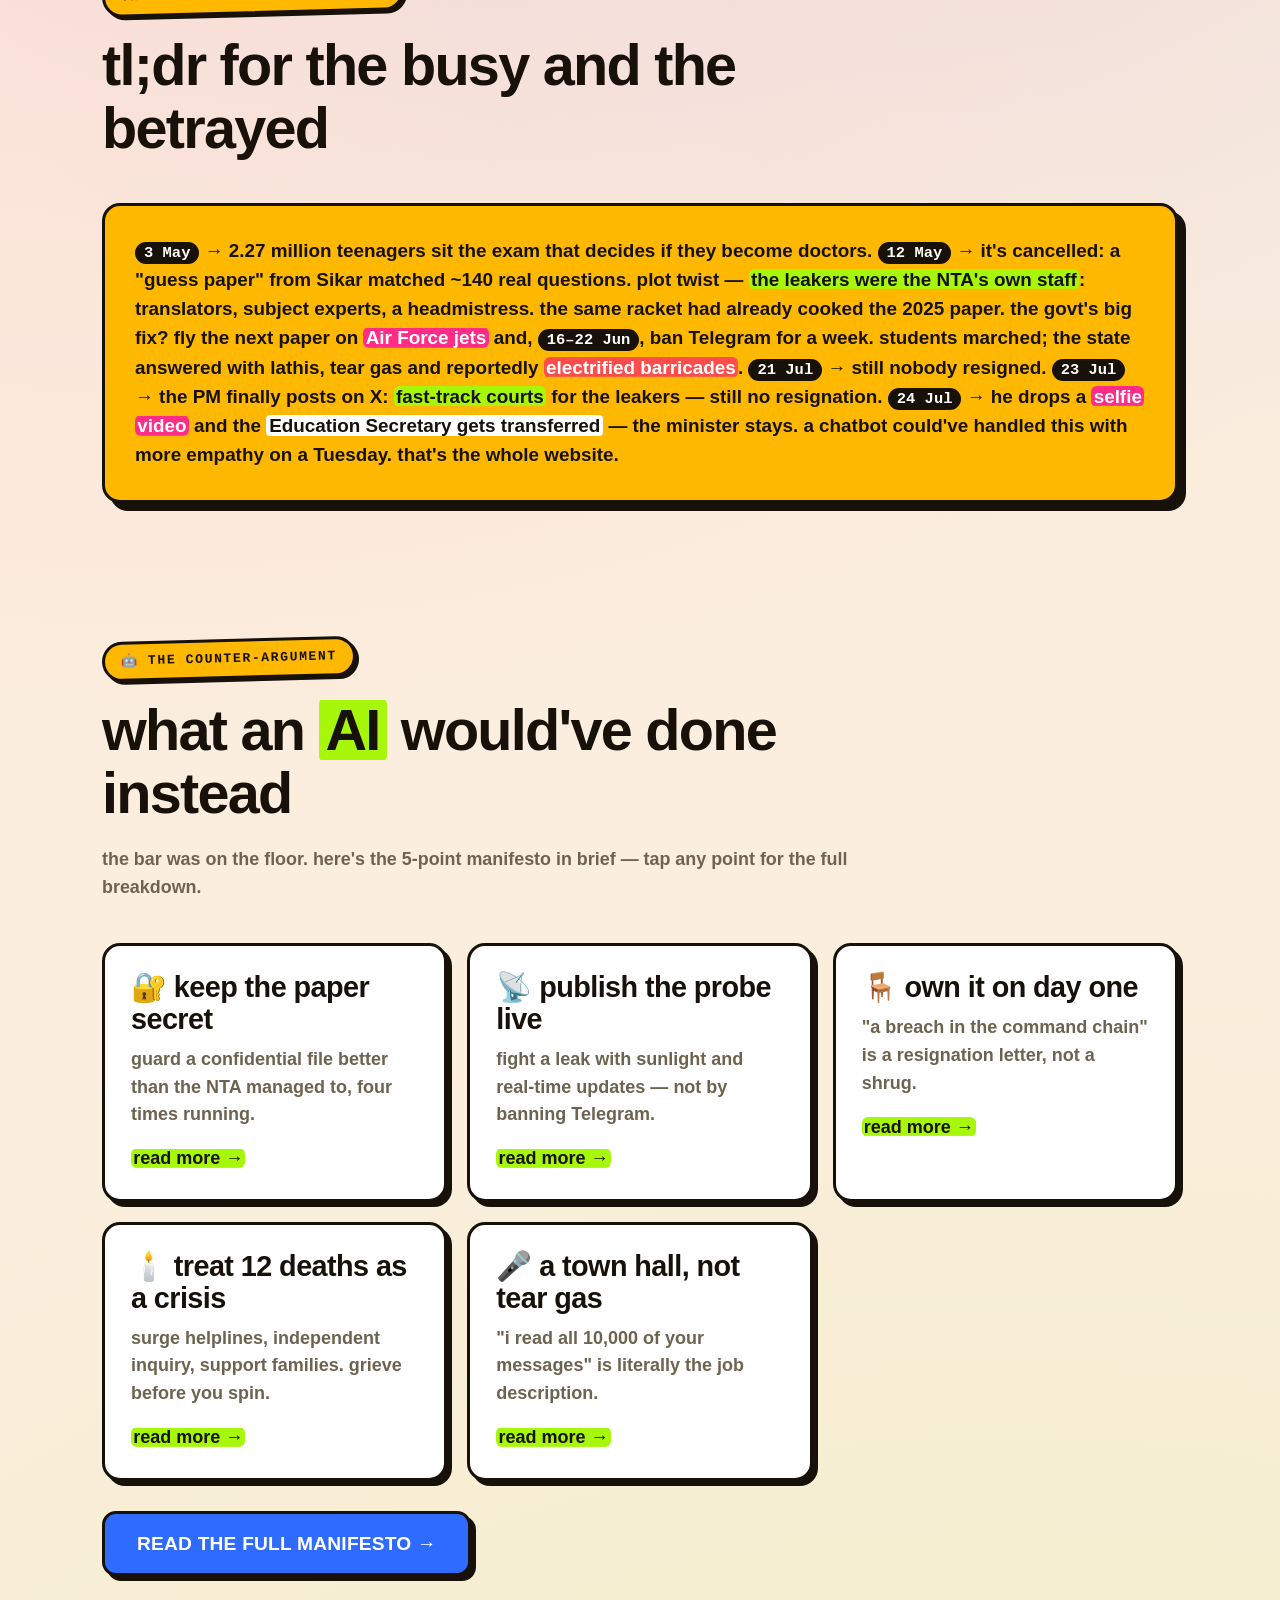
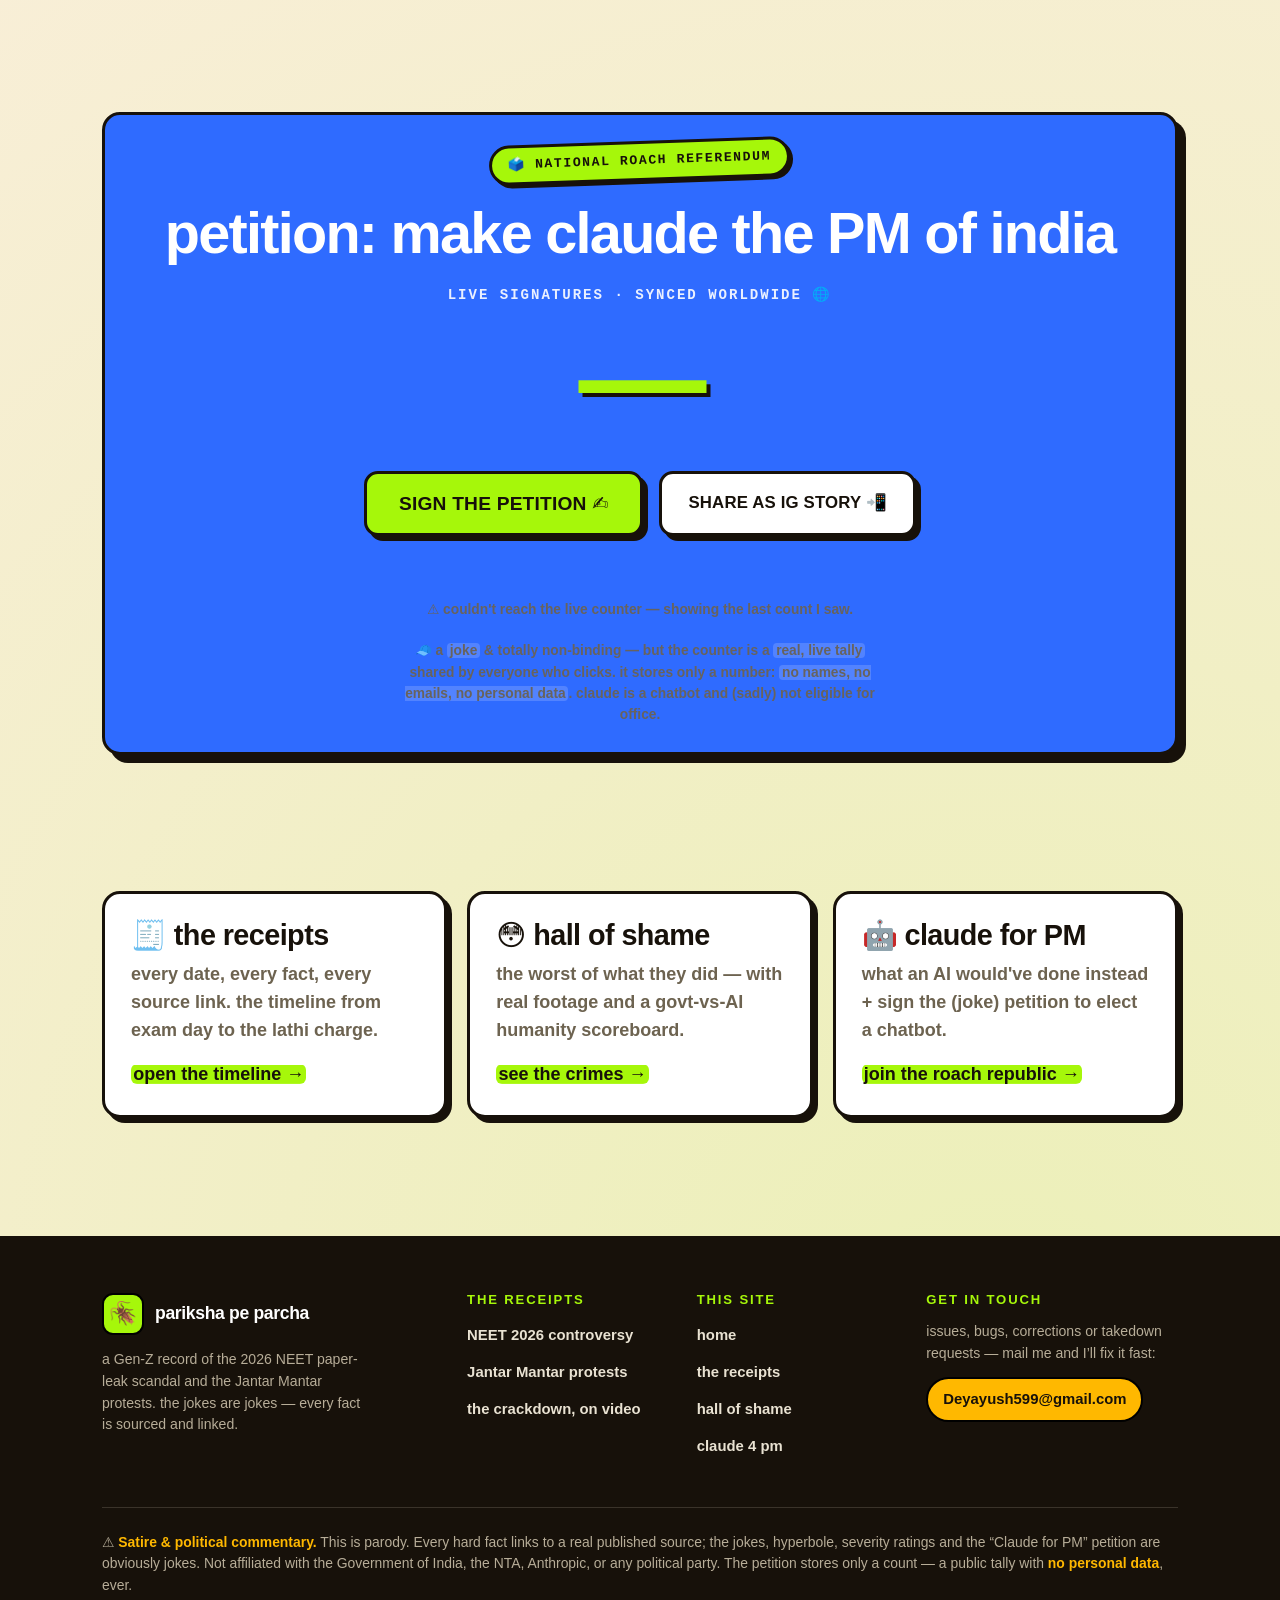
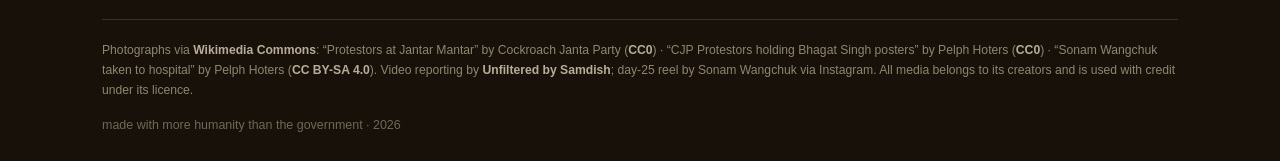
==== commit 7e83f3e4: "timeline: Modi's selfie video + Education Secretary transfer, with the tactics decoded - new 24 Jul " ====
--- a/index.html
+++ b/index.html
@@ -99,6 +99,7 @@
             students marched; the state answered with lathis, tear gas and reportedly
             <b class="hl-red">electrified barricades</b>. <span class="d">21 Jul</span> → still nobody resigned.
             <span class="d">23 Jul</span> → the PM finally posts on X: <b class="hl">fast-track courts</b> for the leakers — still no resignation.
+            <span class="d">24 Jul</span> → he drops a <b class="hl-pink">selfie video</b> and the <b>Education Secretary gets transferred</b> — the minister stays.
             a chatbot could've handled this with more empathy on a Tuesday. that's the whole website.
           </p>
         </div>
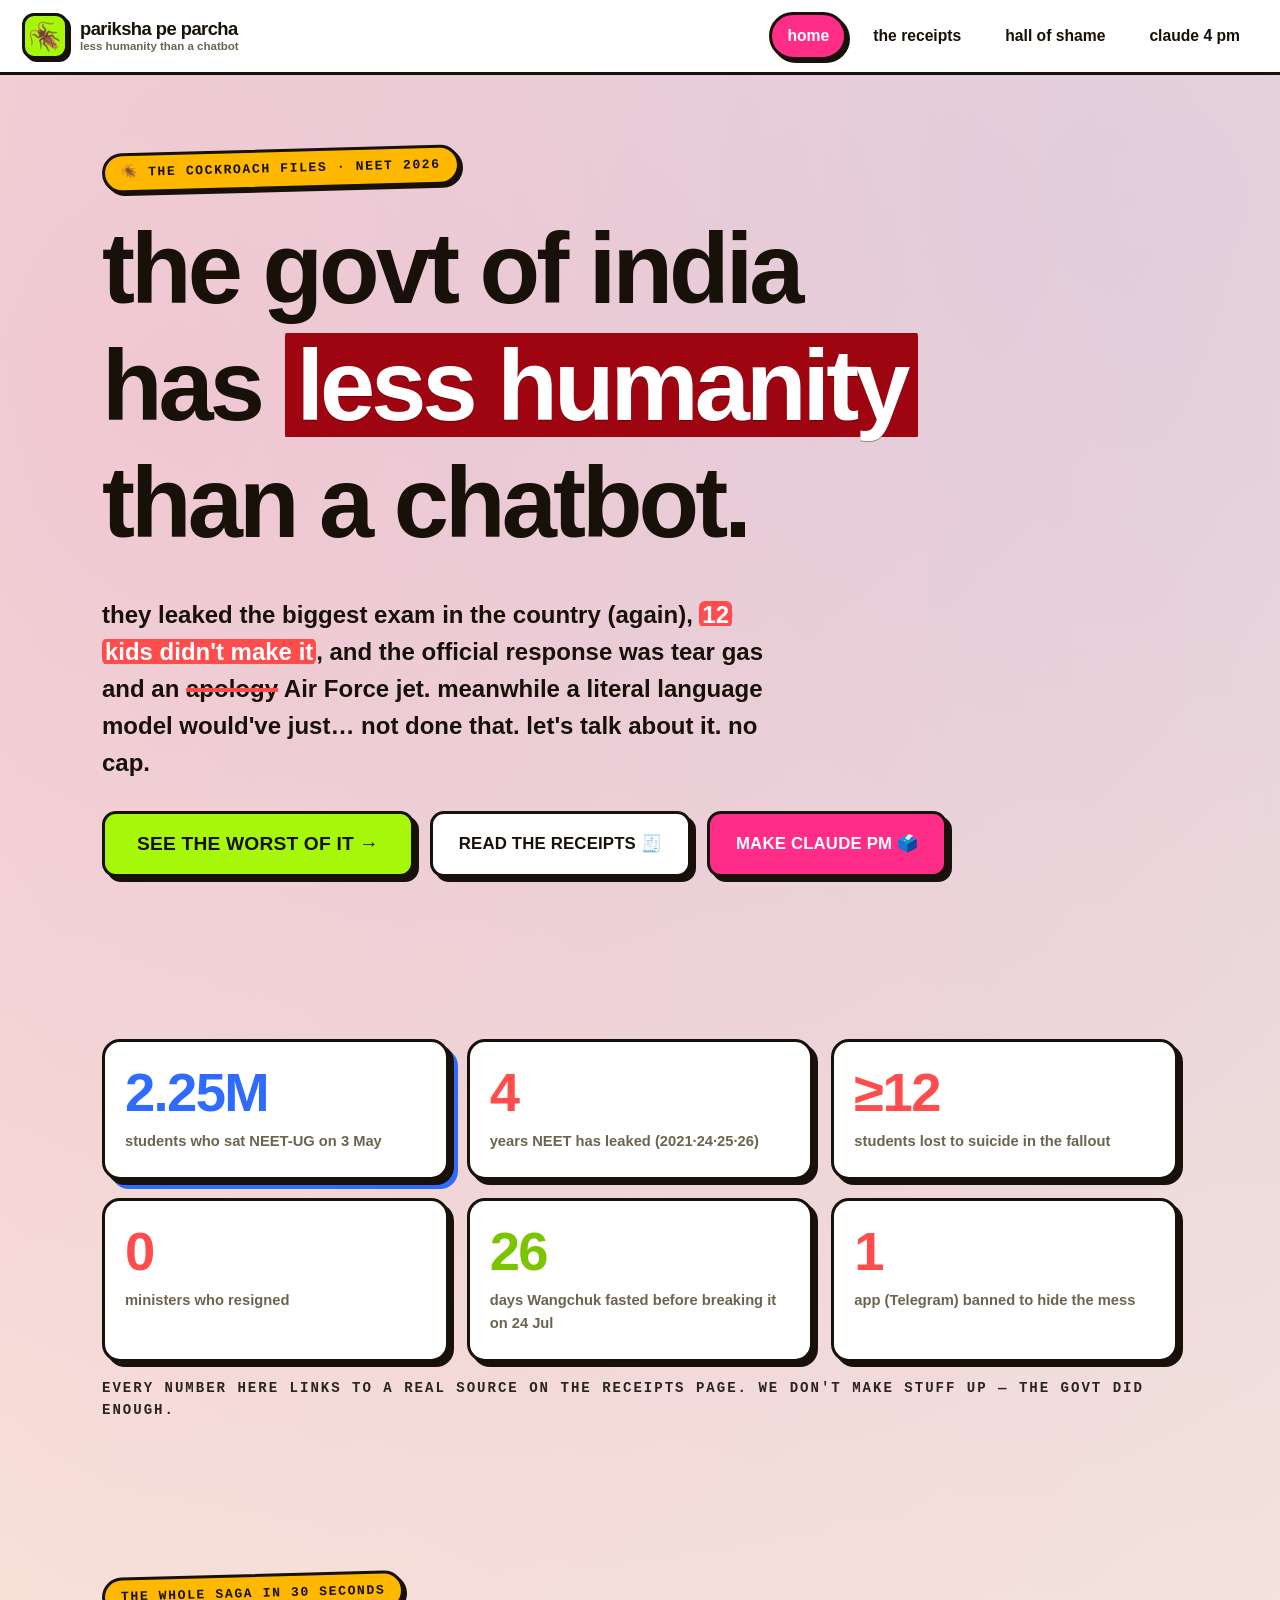
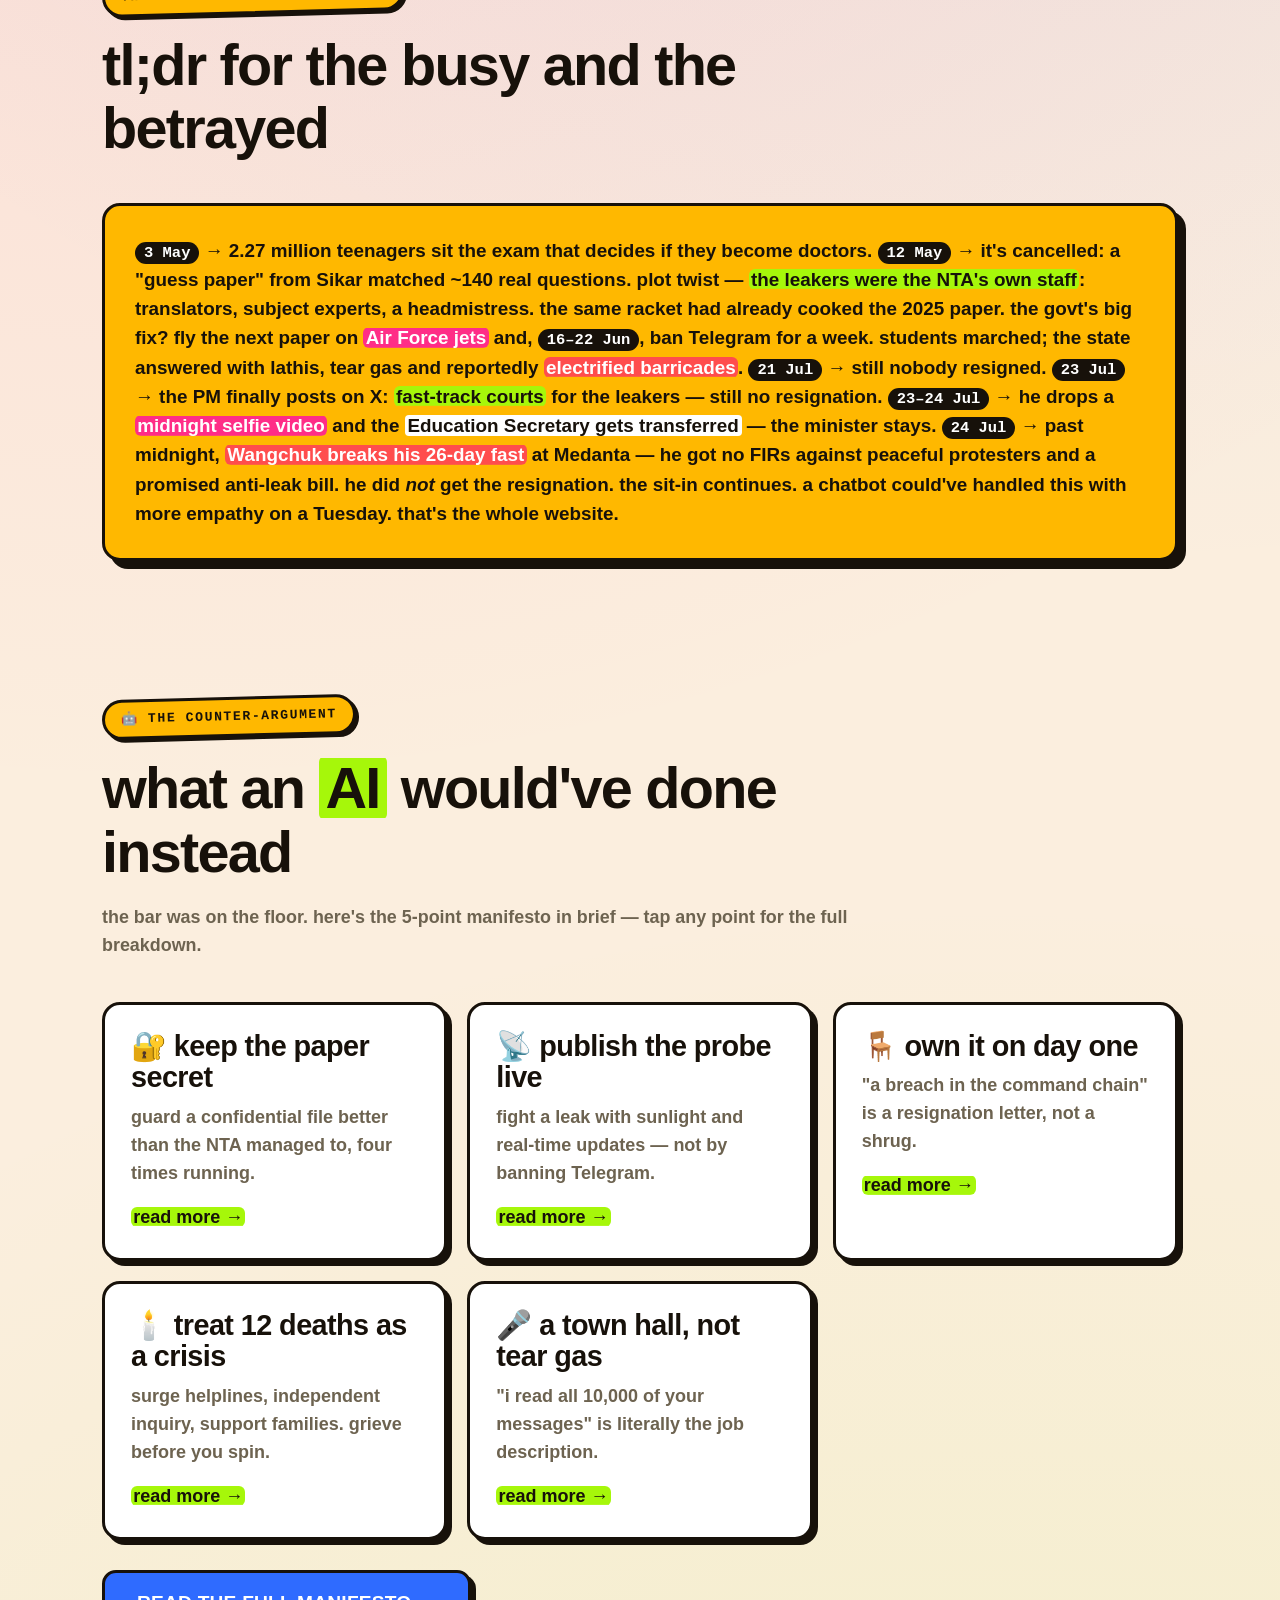
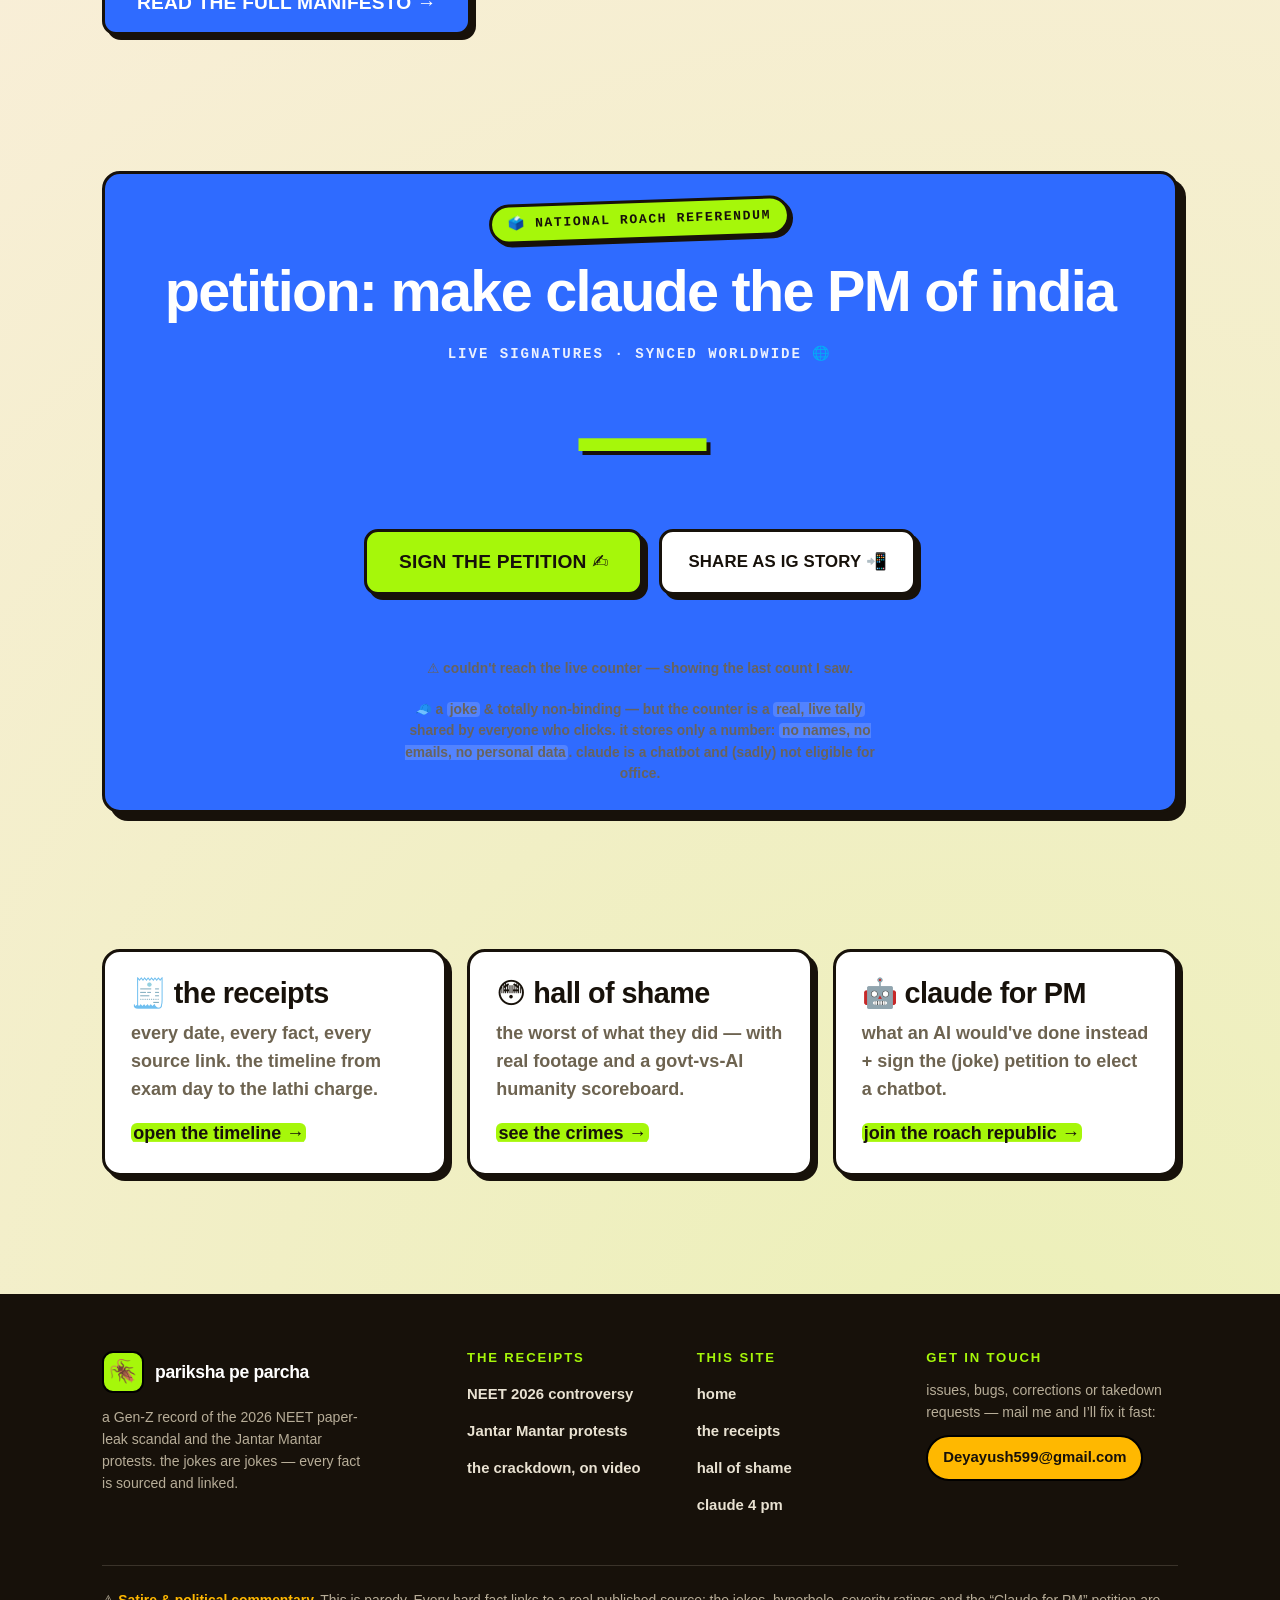
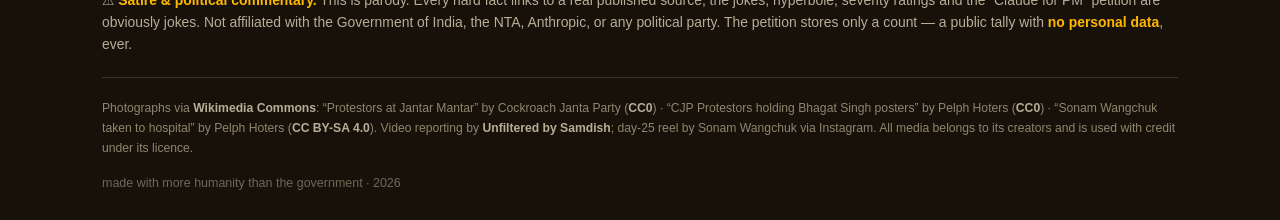
==== commit 2f68b3dd: "timeline: Wangchuk breaks his 26-day fast — the deal, decoded - new LATEST node (24 Jul): fast broke" ====
--- a/index.html
+++ b/index.html
@@ -70,8 +70,8 @@
             <div class="lbl">ministers who resigned</div>
           </div>
           <div class="stat big">
-            <div class="num" data-since="2026-06-28" data-to="0">0</div>
-            <div class="lbl">days since Wangchuk began his hunger strike</div>
+            <div class="num" data-to="26">0</div>
+            <div class="lbl">days Wangchuk fasted before breaking it on 24 Jul</div>
           </div>
           <div class="stat bad">
             <div class="num" data-to="1">0</div>
@@ -99,7 +99,8 @@
             students marched; the state answered with lathis, tear gas and reportedly
             <b class="hl-red">electrified barricades</b>. <span class="d">21 Jul</span> → still nobody resigned.
             <span class="d">23 Jul</span> → the PM finally posts on X: <b class="hl">fast-track courts</b> for the leakers — still no resignation.
-            <span class="d">24 Jul</span> → he drops a <b class="hl-pink">selfie video</b> and the <b>Education Secretary gets transferred</b> — the minister stays.
+            <span class="d">23–24 Jul</span> → he drops a <b class="hl-pink">midnight selfie video</b> and the <b>Education Secretary gets transferred</b> — the minister stays.
+            <span class="d">24 Jul</span> → past midnight, <b class="hl-red">Wangchuk breaks his 26-day fast</b> at Medanta — he got no FIRs against peaceful protesters and a promised anti-leak bill. he did <em>not</em> get the resignation. the sit-in continues.
             a chatbot could've handled this with more empathy on a Tuesday. that's the whole website.
           </p>
         </div>
